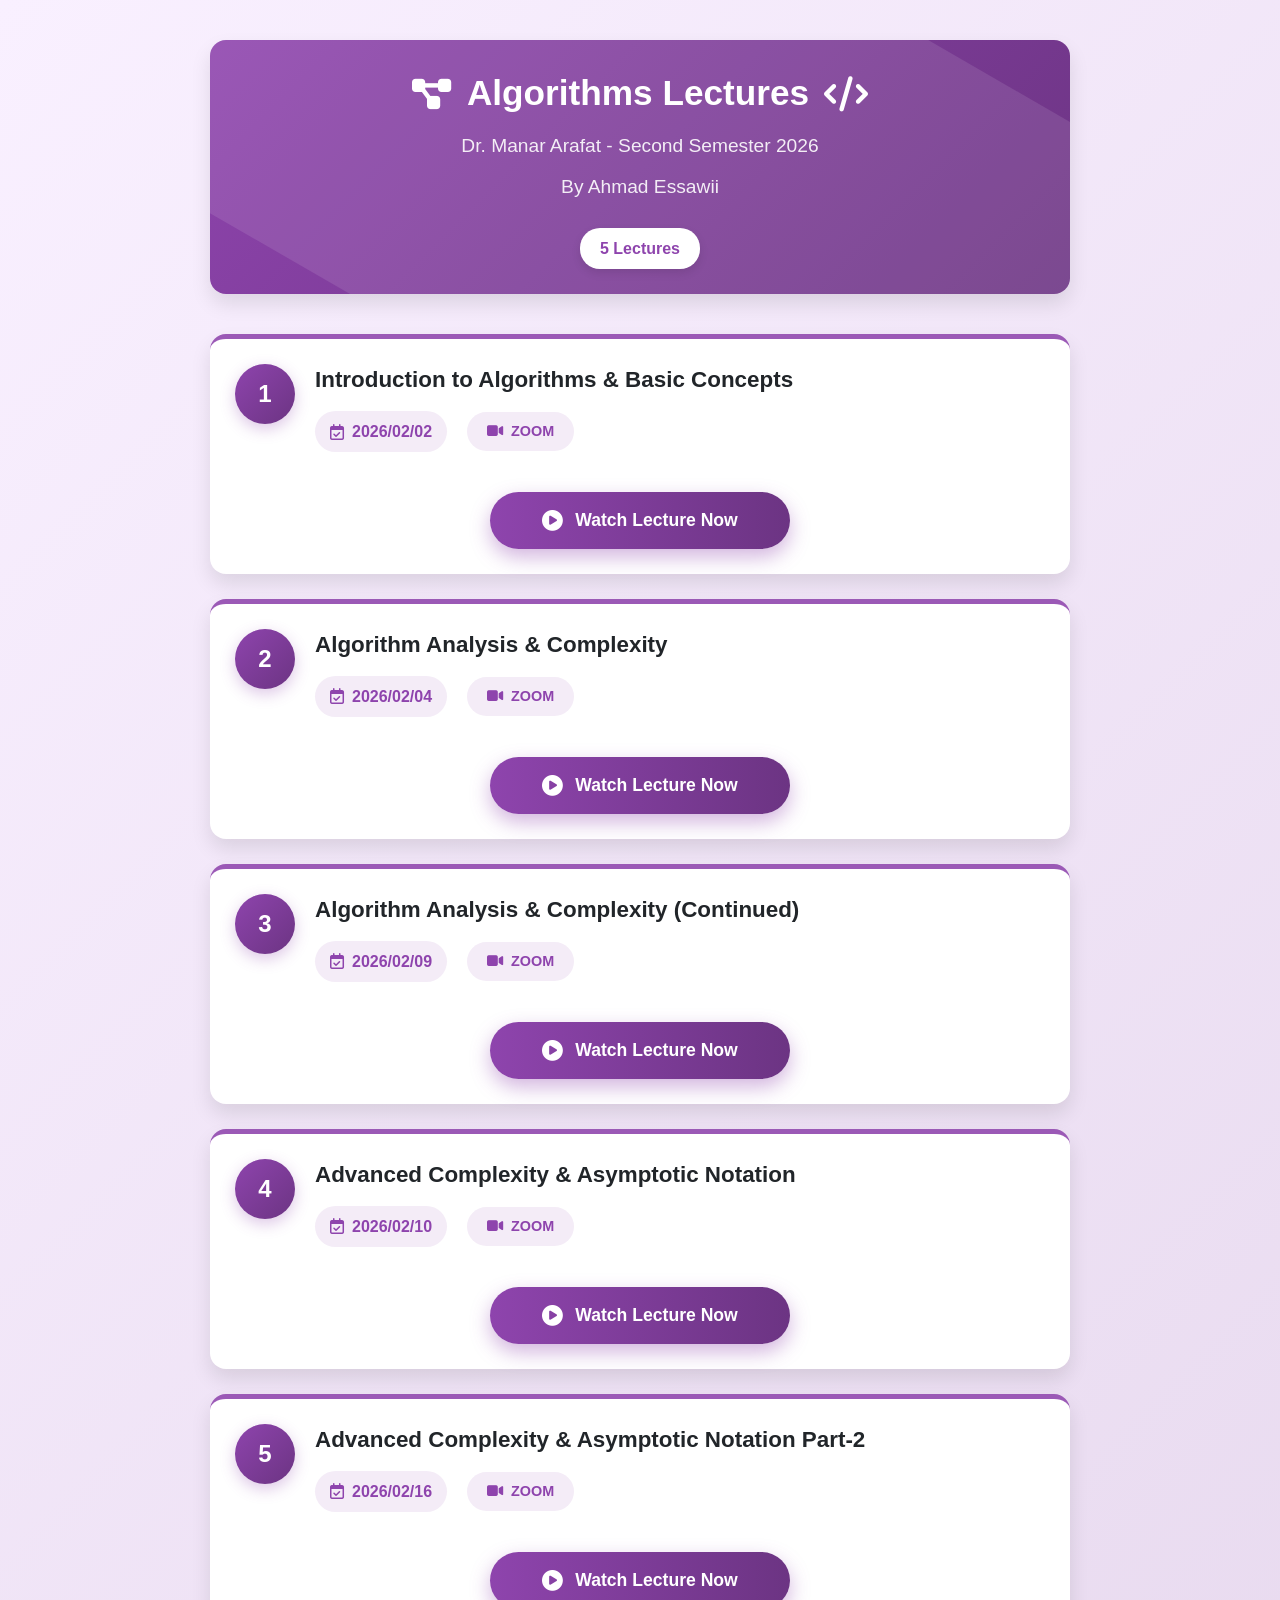
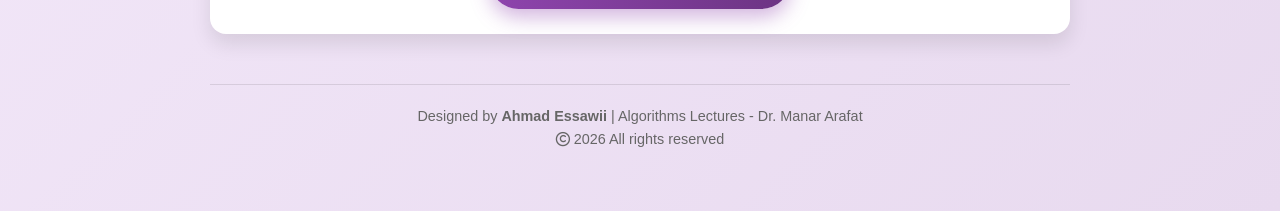
==== index.html @ 61df0269 "Add Lecture 5" ====
<!doctype html>
<html lang="en" dir="ltr">
  <head>
    <link rel="icon" href="logo.png" type="image/x-icon" />
    <meta charset="UTF-8" />
    <meta name="viewport" content="width=device-width, initial-scale=1.0" />
    <title>Algorithms Lectures</title>
    <link
      rel="stylesheet"
      href="https://cdnjs.cloudflare.com/ajax/libs/font-awesome/6.4.0/css/all.min.css"
    />
    <link rel="stylesheet" href="style.css" />
  </head>
  <body>
    <div class="container">
      <header>
        <h1>
          <i class="fas fa-project-diagram"></i> Algorithms Lectures
          <i class="fas fa-code"></i>
        </h1>
        <div class="subtitle">Dr. Manar Arafat - Second Semester 2026</div>
        <div class="subtitle">By Ahmad Essawii</div>
        <div class="lecture-count">5 Lectures</div>
      </header>

      <div class="lectures-container">
        <!-- Lecture 1 -->
        <div class="lecture-card">
          <div class="lecture-header">
            <span class="lecture-number">1</span>
            <div class="lecture-info">
              <div class="lecture-title">
                Introduction to Algorithms & Basic Concepts
              </div>
              <div class="lecture-meta">
                <div class="lecture-date">
                  <i class="far fa-calendar-check"></i> 2026/02/02
                </div>
                <span class="lecture-type"
                  ><i class="fas fa-video"></i>
                  <span class="zoom-logo">ZOOM</span>
                </span>
              </div>
            </div>
          </div>
          <div class="action-container">
            <button
              class="watch-btn btn-pulse"
              onclick="
                window.open(
                  'https://najah.zoom.us/rec/play/r0aO11GvjHSxM12a0_zcpNF0y31uKpOmZOVuZ7Z3zYOFhR3xEbboWZN9_LV28rXJiEqbaRmsXImaO1i9.7-JraXUPpuLNMZAB?eagerLoadZvaPages=sidemenu.billing.plan_management&accessLevel=meeting&canPlayFromShare=true&from=share_recording_detail&continueMode=true&componentName=rec-play&originRequestUrl=https%3A%2F%2Fnajah.zoom.us%2Frec%2Fshare%2F73IHTy24txvJ-HBl6-nSUjkoDGTtMa2d0Fq_Cg0xL7QRw1siWHOPEccX2FYuLVf-.IN9mpwTWnTXu_-H0',
                  '_blank',
                )
              "
            >
              <i class="fas fa-play-circle"></i> Watch Lecture Now
            </button>
          </div>
        </div>

        <!-- Lecture 2 -->
        <div class="lecture-card">
          <div class="lecture-header">
            <span class="lecture-number">2</span>
            <div class="lecture-info">
              <div class="lecture-title">Algorithm Analysis & Complexity</div>
              <div class="lecture-meta">
                <div class="lecture-date">
                  <i class="far fa-calendar-check"></i> 2026/02/04
                </div>
                <span class="lecture-type"
                  ><i class="fas fa-video"></i>
                  <span class="zoom-logo">ZOOM</span>
                </span>
              </div>
            </div>
          </div>
          <div class="action-container">
            <button
              class="watch-btn btn-pulse"
              onclick="
                window.open(
                  'https://najah.zoom.us/rec/play/NsrjX_9e4EAiPxvGAVD1oGME84ivBp3Omv1sGifavREk33uG-aCVPHzOsQi7EDW_HJOkjdQ1pmGwwfFQ.U0Ah0e7MsCXVE2Af?eagerLoadZvaPages=sidemenu.billing.plan_management&accessLevel=meeting&canPlayFromShare=true&from=share_recording_detail&continueMode=true&componentName=rec-play&originRequestUrl=https%3A%2F%2Fnajah.zoom.us%2Frec%2Fshare%2Fo-Bo2XIjZa7KLr13D-d0-F_n5KYlNvaF1XOHx5u8D0E8xroZaDqOi5RBlgl_QMii.wVMQXZLnnyBjUfVW',
                  '_blank',
                )
              "
            >
              <i class="fas fa-play-circle"></i> Watch Lecture Now
            </button>
          </div>
        </div>

        <!-- Lecture 3 -->
        <div class="lecture-card">
          <div class="lecture-header">
            <span class="lecture-number">3</span>
            <div class="lecture-info">
              <div class="lecture-title">
                Algorithm Analysis & Complexity (Continued)
              </div>
              <div class="lecture-meta">
                <div class="lecture-date">
                  <i class="far fa-calendar-check"></i> 2026/02/09
                </div>
                <span class="lecture-type"
                  ><i class="fas fa-video"></i>
                  <span class="zoom-logo">ZOOM</span>
                </span>
              </div>
            </div>
          </div>
          <div class="action-container">
            <button
              class="watch-btn btn-pulse"
              onclick="
                window.open(
                  'https://najah.zoom.us/rec/play/h1Tj9ansHJTY1it5K4EYjRk59vA_Or_sRdAVUjoAXTThD-zegF9dHa7GeM0Lh_2s0rl_2I_auw3iGyhC.WBL8j8dYkzm0AnOY?eagerLoadZvaPages=sidemenu.billing.plan_management&accessLevel=meeting&canPlayFromShare=true&from=share_recording_detail&continueMode=true&componentName=rec-play&originRequestUrl=https%3A%2F%2Fnajah.zoom.us%2Frec%2Fshare%2Fn1tFPMo8kTi1gMk-zIAbXAOS2VXTunnFesSo4L5pYJj-EvlIRrbQk1dB7b66Z25g.TutaEDMjBzWfQlfx',
                  '_blank',
                )
              "
            >
              <i class="fas fa-play-circle"></i> Watch Lecture Now
            </button>
          </div>
        </div>

        <!-- Lecture 4 -->
        <div class="lecture-card">
          <div class="lecture-header">
            <span class="lecture-number">4</span>
            <div class="lecture-info">
              <div class="lecture-title">
                Advanced Complexity & Asymptotic Notation
              </div>
              <div class="lecture-meta">
                <div class="lecture-date">
                  <i class="far fa-calendar-check"></i> 2026/02/10
                </div>
                <span class="lecture-type"
                  ><i class="fas fa-video"></i>
                  <span class="zoom-logo">ZOOM</span>
                </span>
              </div>
            </div>
          </div>
          <div class="action-container">
            <button
              class="watch-btn btn-pulse"
              onclick="
                window.open(
                  'https://najah.zoom.us/rec/play/xdQ3LAlOb_85Ono21l8XCR2OW9UeTHgXpc51Z4eKaj1klxpayOZgqGY4GYJpUeBv5UA-DeATBWexetmv.RpB0cCu_TsLezSih?eagerLoadZvaPages=sidemenu.billing.plan_management&accessLevel=meeting&canPlayFromShare=true&from=share_recording_detail&continueMode=true&componentName=rec-play&originRequestUrl=https%3A%2F%2Fnajah.zoom.us%2Frec%2Fshare%2FBtfS8PZDeEehpoh2uNvqsqTeSf5YoMyKVS45WqZFyhh425YHLrE_AJoUbvdrNkhI.MN86jpRK5BTYX9lN',
                  '_blank',
                )
              "
            >
              <i class="fas fa-play-circle"></i> Watch Lecture Now
            </button>
          </div>
        </div>


            <div class="lecture-card">
          <div class="lecture-header">
            <span class="lecture-number">5</span>
            <div class="lecture-info">
              <div class="lecture-title">
                Advanced Complexity & Asymptotic Notation Part-2
              </div>
              <div class="lecture-meta">
                <div class="lecture-date">
                  <i class="far fa-calendar-check"></i> 2026/02/16
                </div>
                <span class="lecture-type"
                  ><i class="fas fa-video"></i>
                  <span class="zoom-logo">ZOOM</span>
                </span>
              </div>
            </div>
          </div>
          <div class="action-container">
            <button
              class="watch-btn btn-pulse"
              onclick="
                window.open(
                  '      https://najah.zoom.us/rec/share/TWmbNEGSoO2l_osvPdTUZJ9AI7FXyOUTOhZ6JmYdOaiZjsJfZ-jQaauQ5XnRt_jW.xPpuRnAAkjV5tIKq',
                  '_blank',
                )
              "
            >
              <i class="fas fa-play-circle"></i> Watch Lecture Now
            </button>
          </div>
        </div>



  
      </div>

      <div class="footer">
        <p>
          Designed by <strong>Ahmad Essawii</strong> | Algorithms Lectures - Dr.
          Manar Arafat
        </p>
        <p><i class="far fa-copyright"></i> 2026 All rights reserved</p>
      </div>
    </div>
  </body>
</html>
---- style.css ----
* {
  margin: 0;
  padding: 0;
  box-sizing: border-box;
}

:root {
  --primary: #8e44ad;
  --secondary: #6c3483;
  --accent: #e74c3c;
  --light: #f8f9fa;
  --dark: #212529;
  --success: #27ae60;
  --zoom-color: #9b59b6;
  --zoom-light: #f4ecf7;
  --shadow: 0 10px 20px rgba(0, 0, 0, 0.1);
  --shadow-hover: 0 15px 30px rgba(0, 0, 0, 0.2);
  --border-radius: 16px;
  --transition: all 0.3s ease;
}

body {
  font-family: "Segoe UI", Tahoma, Geneva, Verdana, sans-serif;
  background: linear-gradient(135deg, #f9f0ff 0%, #e8daef 100%);
  min-height: 100vh;
  padding: 20px;
  line-height: 1.6;
  color: var(--dark);
}

.container {
  max-width: 900px;
  margin: 0 auto;
  padding: 20px;
}

header {
  text-align: center;
  margin-bottom: 40px;
  padding: 25px;
  background: linear-gradient(135deg, #8e44ad 0%, #6c3483 100%);
  border-radius: var(--border-radius);
  color: white;
  box-shadow: var(--shadow);
  position: relative;
  overflow: hidden;
}

header::before {
  content: "";
  position: absolute;
  top: -50%;
  right: -50%;
  width: 200%;
  height: 200%;
  background: rgba(255, 255, 255, 0.1);
  transform: rotate(30deg);
}

h1 {
  font-size: 2.2rem;
  margin-bottom: 10px;
  position: relative;
  z-index: 1;
  display: flex;
  align-items: center;
  justify-content: center;
  gap: 15px;
}

.subtitle {
  font-size: 1.2rem;
  opacity: 0.9;
  position: relative;
  z-index: 1;
  margin-bottom: 10px;
}

.lecture-count {
  display: inline-block;
  background-color: white;
  color: #8e44ad;
  padding: 8px 20px;
  border-radius: 20px;
  font-size: 1rem;
  margin-top: 15px;
  position: relative;
  z-index: 1;
  font-weight: bold;
  box-shadow: 0 4px 10px rgba(0, 0, 0, 0.1);
}

.lectures-container {
  display: flex;
  flex-direction: column;
  gap: 25px;
}

.lecture-card {
  background: white;
  border-radius: var(--border-radius);
  padding: 25px;
  box-shadow: var(--shadow);
  transition: var(--transition);
  border-top: 5px solid var(--zoom-color);
  position: relative;
  width: 100%;
  display: flex;
  flex-direction: column;
}

.lecture-card:hover {
  transform: translateY(-5px);
  box-shadow: var(--shadow-hover);
  border-top-color: #e74c3c;
}

.lecture-header {
  display: flex;
  align-items: flex-start;
  margin-bottom: 20px;
}

.lecture-number {
  display: flex;
  align-items: center;
  justify-content: center;
  background: linear-gradient(135deg, #8e44ad 0%, #6c3483 100%);
  color: white;
  width: 60px;
  height: 60px;
  border-radius: 50%;
  font-size: 1.5rem;
  font-weight: bold;
  margin-right: 20px;
  flex-shrink: 0;
  box-shadow: 0 5px 15px rgba(142, 68, 173, 0.3);
}

.lecture-info {
  flex: 1;
}

.lecture-title {
  font-size: 1.4rem;
  color: var(--dark);
  margin-bottom: 15px;
  font-weight: 700;
  line-height: 1.4;
}

.lecture-meta {
  display: flex;
  align-items: center;
  flex-wrap: wrap;
  gap: 20px;
}

.lecture-date {
  color: #8e44ad;
  font-size: 1rem;
  display: flex;
  align-items: center;
  font-weight: 600;
  background: var(--zoom-light);
  padding: 8px 15px;
  border-radius: 50px;
  gap: 8px;
}

.lecture-date i {
  color: #8e44ad;
}

.lecture-type {
  display: inline-flex;
  align-items: center;
  gap: 8px;
  background-color: var(--zoom-light);
  color: #8e44ad;
  padding: 8px 20px;
  border-radius: 50px;
  font-size: 0.9rem;
  font-weight: 700;
}

.zoom-logo {
  color: #8e44ad;
  font-weight: bold;
}

.action-container {
  margin-top: 20px;
  text-align: center;
}

.watch-btn {
  background: linear-gradient(to right, #8e44ad 0%, #6c3483 100%);
  color: white;
  border: none;
  padding: 18px 35px;
  border-radius: 50px;
  font-size: 1.1rem;
  cursor: pointer;
  transition: var(--transition);
  box-shadow: 0 8px 20px rgba(142, 68, 173, 0.4);
  font-weight: bold;
  text-decoration: none;
  display: inline-flex;
  align-items: center;
  justify-content: center;
  gap: 12px;
  min-width: 300px;
  position: relative;
  overflow: hidden;
}

.watch-btn::before {
  content: "";
  position: absolute;
  top: 0;
  left: -100%;
  width: 100%;
  height: 100%;
  background: linear-gradient(
    90deg,
    transparent,
    rgba(255, 255, 255, 0.2),
    transparent
  );
  transition: 0.5s;
}

.watch-btn:hover::before {
  left: 100%;
}

.watch-btn:hover {
  transform: translateY(-3px) scale(1.03);
  box-shadow: 0 12px 25px rgba(142, 68, 173, 0.5);
  background: linear-gradient(to right, #6c3483 0%, #8e44ad 100%);
}

.watch-btn:active {
  transform: translateY(0) scale(1);
}

.watch-btn i {
  font-size: 1.3rem;
}

.btn-pulse {
  animation: pulse 2s infinite;
}

@keyframes pulse {
  0% {
    box-shadow: 0 8px 20px rgba(142, 68, 173, 0.4);
  }
  50% {
    box-shadow: 0 8px 20px rgba(142, 68, 173, 0.8);
  }
  100% {
    box-shadow: 0 8px 20px rgba(142, 68, 173, 0.4);
  }
}

.footer {
  text-align: center;
  margin-top: 50px;
  padding: 20px;
  color: #666;
  font-size: 0.9rem;
  border-top: 1px solid rgba(0, 0, 0, 0.1);
}

@media (max-width: 768px) {
  h1 {
    font-size: 1.8rem;
    flex-direction: column;
    gap: 10px;
  }

  .lecture-card {
    padding: 20px;
  }

  .lecture-header {
    flex-direction: column;
    align-items: flex-start;
  }

  .lecture-number {
    margin-right: 0;
    margin-bottom: 15px;
  }

  .lecture-meta {
    flex-direction: column;
    align-items: flex-start;
    gap: 10px;
  }

  .watch-btn {
    min-width: 100%;
    padding: 16px 25px;
    font-size: 1rem;
  }
}
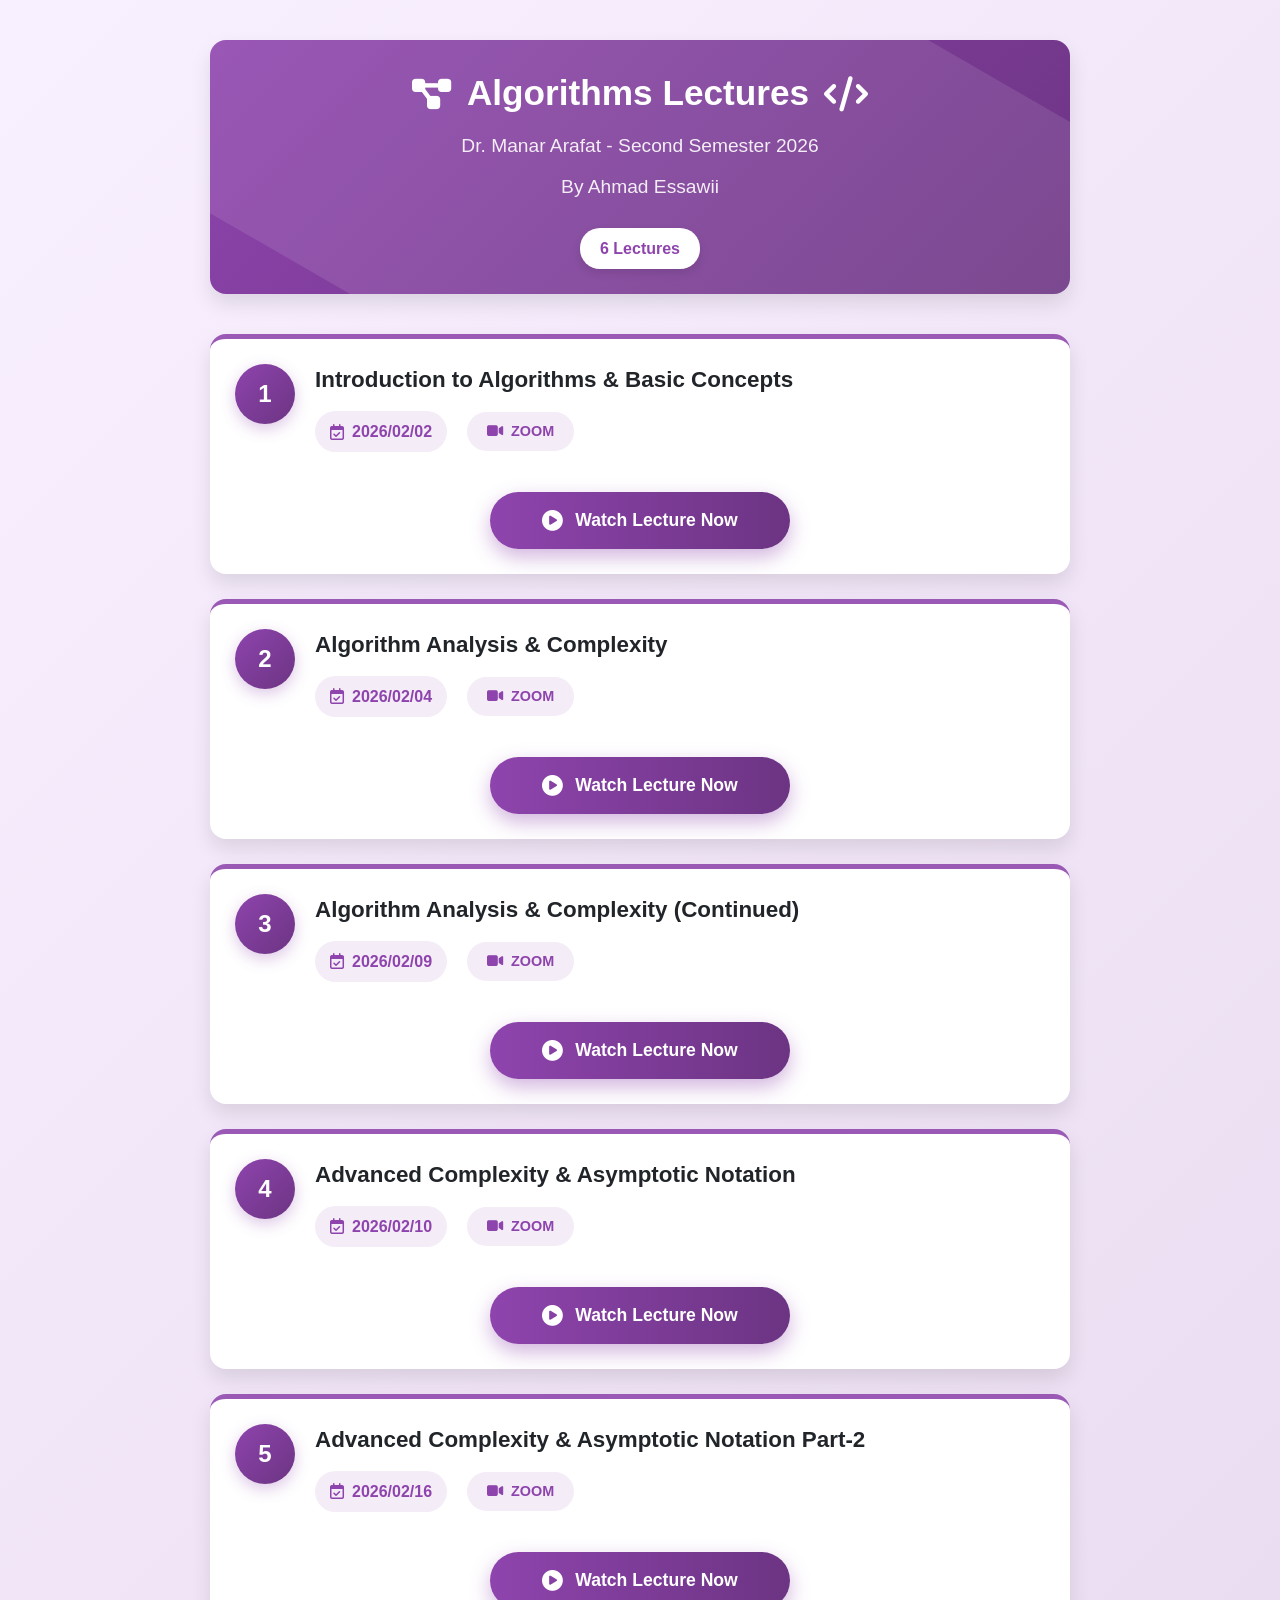
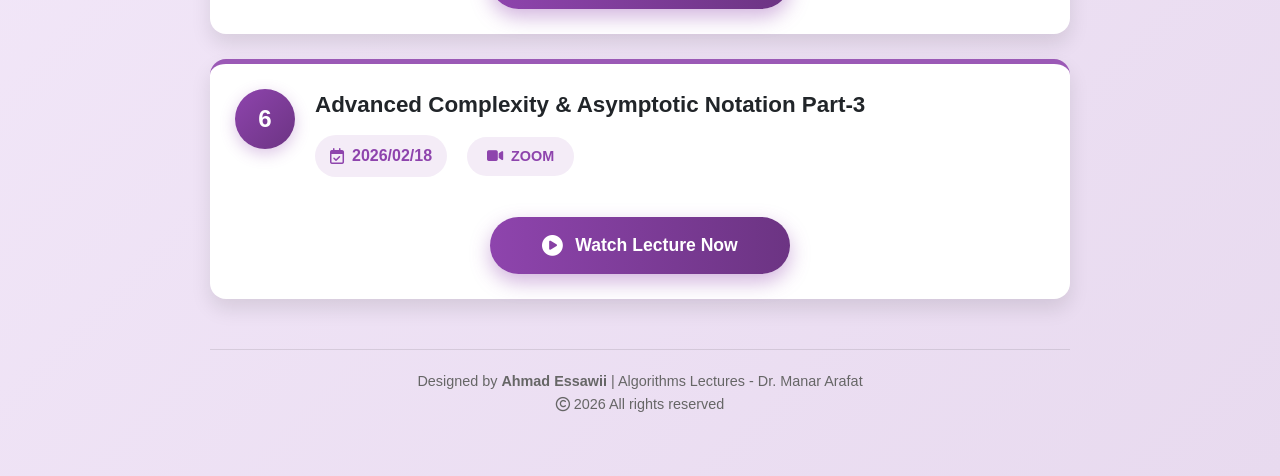
==== commit 2eeaae33: "Add Lec6" ====
--- a/index.html
+++ b/index.html
@@ -20,7 +20,7 @@
         </h1>
         <div class="subtitle">Dr. Manar Arafat - Second Semester 2026</div>
         <div class="subtitle">By Ahmad Essawii</div>
-        <div class="lecture-count">5 Lectures</div>
+        <div class="lecture-count">6 Lectures</div>
       </header>
 
       <div class="lectures-container">
@@ -191,6 +191,54 @@
             </button>
           </div>
         </div>
+
+
+
+
+
+
+
+
+
+
+
+
+
+        
+            <div class="lecture-card">
+          <div class="lecture-header">
+            <span class="lecture-number">6</span>
+            <div class="lecture-info">
+              <div class="lecture-title">
+                Advanced Complexity & Asymptotic Notation Part-3
+              </div>
+              <div class="lecture-meta">
+                <div class="lecture-date">
+                  <i class="far fa-calendar-check"></i> 2026/02/18
+                </div>
+                <span class="lecture-type"
+                  ><i class="fas fa-video"></i>
+                  <span class="zoom-logo">ZOOM</span>
+                </span>
+              </div>
+            </div>
+          </div>
+          <div class="action-container">
+            <button
+              class="watch-btn btn-pulse"
+              onclick="
+                window.open(
+                  'https://najah.zoom.us/rec/play/h3-WR_Hta0qvoFpu6s5L1YiX81wznysyaswgY6v7yKiJJRM6W6Ehj7nYQCxBBSA8zZpad0-2O3qATxYY.K53vkVqmq7P4Gk0n?eagerLoadZvaPages=sidemenu.billing.plan_management&accessLevel=meeting&canPlayFromShare=true&from=share_recording_detail&continueMode=true&componentName=rec-play&originRequestUrl=https%3A%2F%2Fnajah.zoom.us%2Frec%2Fshare%2F28jlEcpcqDaXivy6GtsgX08zv8dqcRS1-JSj2sxsc5GEEw9yeN7hzNp2pNgBfi76.JYUKF9-YzaQv-Scs',
+                  '_blank',
+                )
+              "
+            >
+              <i class="fas fa-play-circle"></i> Watch Lecture Now
+            </button>
+          </div>
+        </div>
+
+
 
 
 
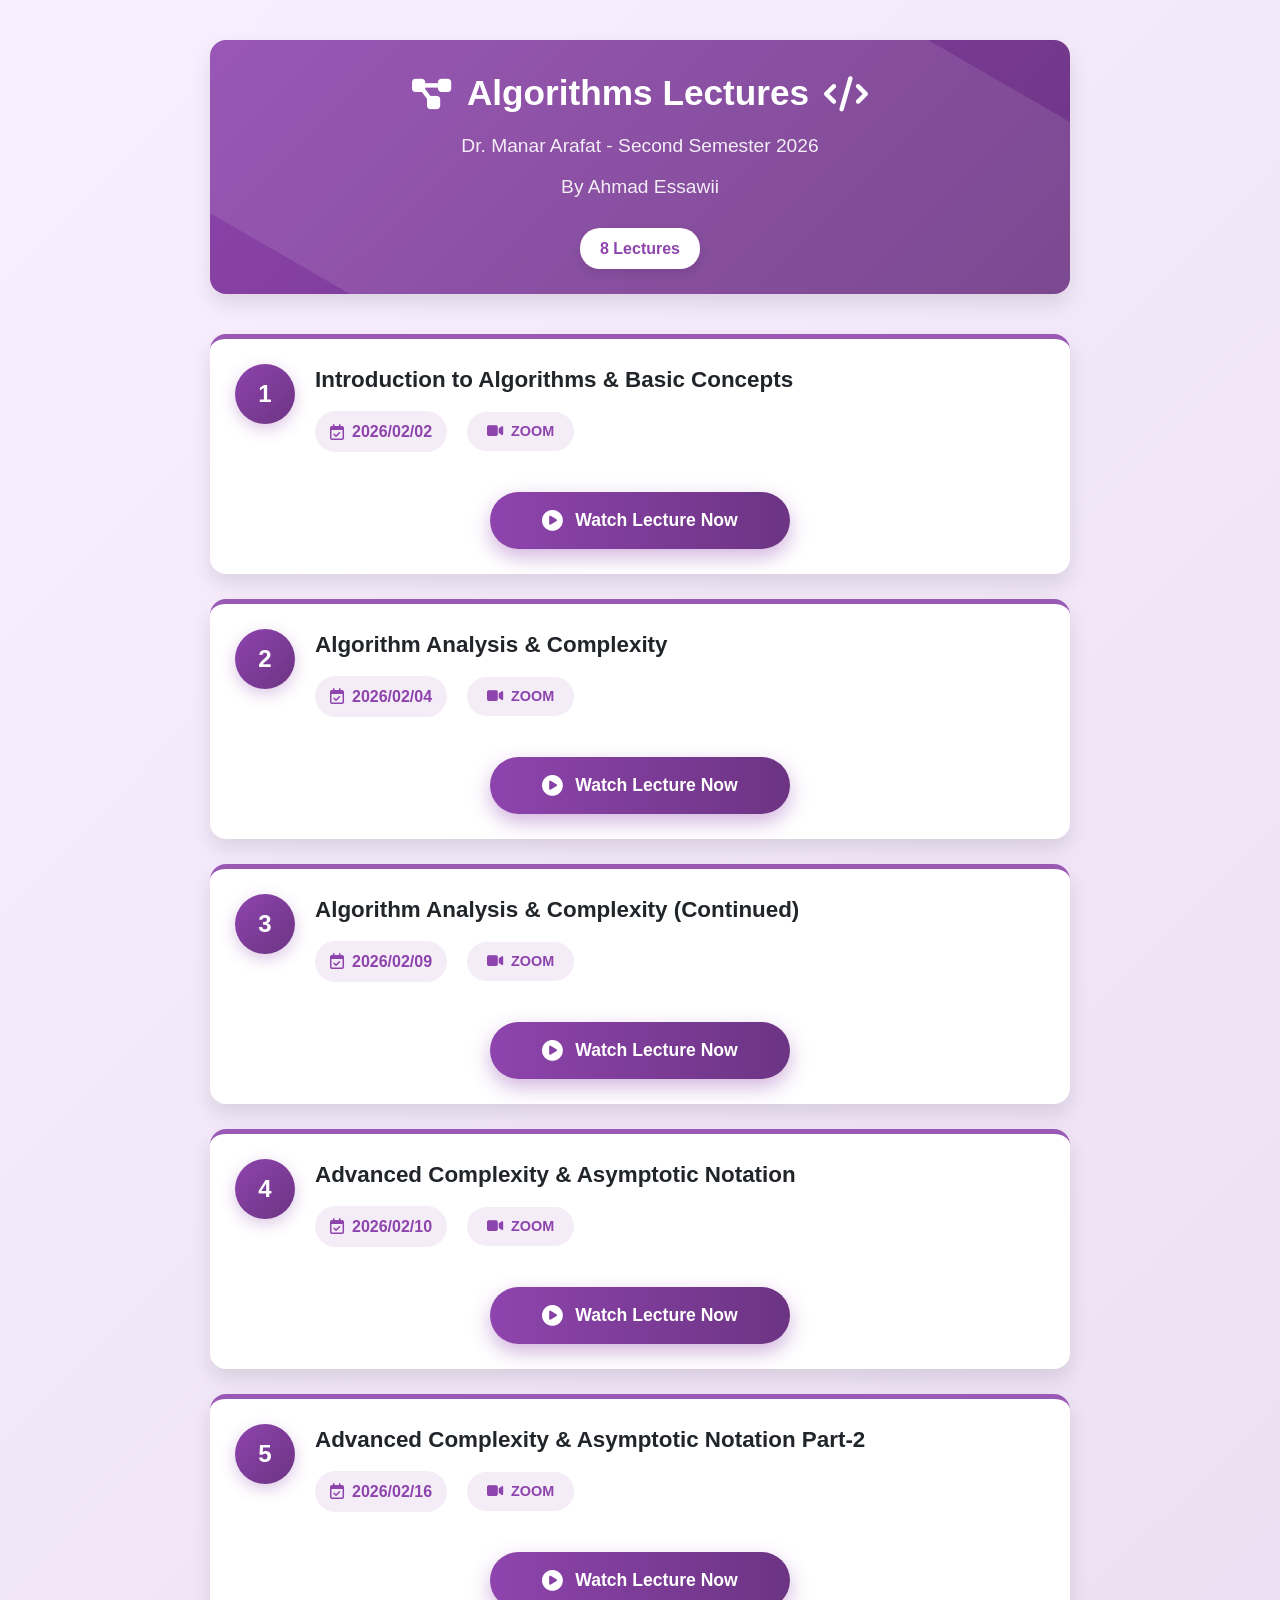
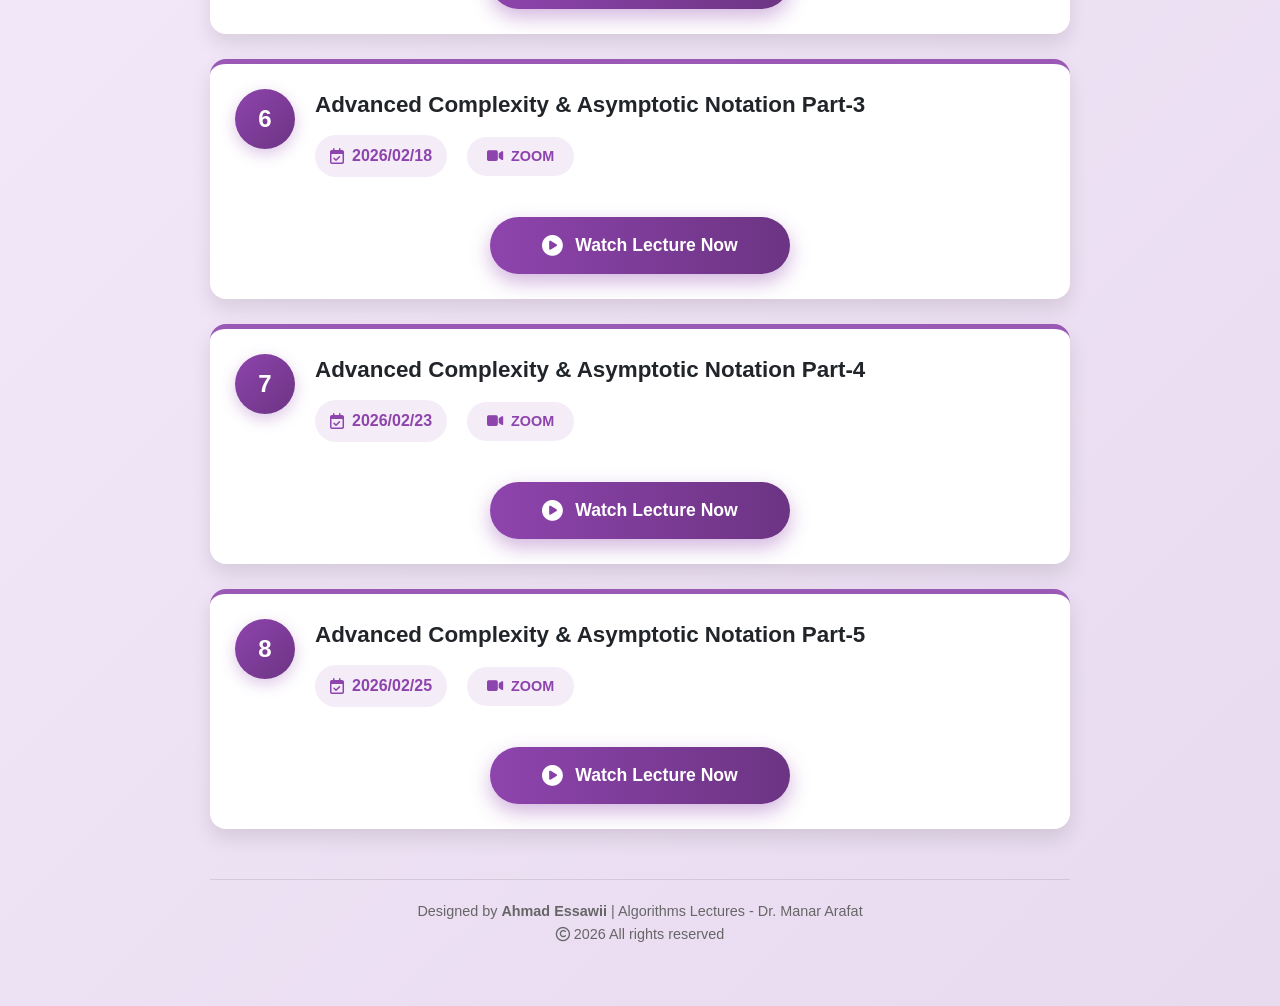
==== commit b21cc827: "add 4 new lectures to index.html and update lecture count to 8" ====
--- a/index.html
+++ b/index.html
@@ -20,7 +20,7 @@
         </h1>
         <div class="subtitle">Dr. Manar Arafat - Second Semester 2026</div>
         <div class="subtitle">By Ahmad Essawii</div>
-        <div class="lecture-count">6 Lectures</div>
+        <div class="lecture-count">8 Lectures</div>
       </header>
 
       <div class="lectures-container">
@@ -158,8 +158,8 @@
           </div>
         </div>
 
-
-            <div class="lecture-card">
+        <!-- Lecture 5 -->
+        <div class="lecture-card">
           <div class="lecture-header">
             <span class="lecture-number">5</span>
             <div class="lecture-info">
@@ -182,30 +182,18 @@
               class="watch-btn btn-pulse"
               onclick="
                 window.open(
-                  '      https://najah.zoom.us/rec/share/TWmbNEGSoO2l_osvPdTUZJ9AI7FXyOUTOhZ6JmYdOaiZjsJfZ-jQaauQ5XnRt_jW.xPpuRnAAkjV5tIKq',
-                  '_blank',
-                )
-              "
-            >
-              <i class="fas fa-play-circle"></i> Watch Lecture Now
-            </button>
-          </div>
-        </div>
-
-
-
-
-
-
-
-
-
-
-
-
-
-        
-            <div class="lecture-card">
+                  'https://najah.zoom.us/rec/share/TWmbNEGSoO2l_osvPdTUZJ9AI7FXyOUTOhZ6JmYdOaiZjsJfZ-jQaauQ5XnRt_jW.xPpuRnAAkjV5tIKq',
+                  '_blank',
+                )
+              "
+            >
+              <i class="fas fa-play-circle"></i> Watch Lecture Now
+            </button>
+          </div>
+        </div>
+
+        <!-- Lecture 6 -->
+        <div class="lecture-card">
           <div class="lecture-header">
             <span class="lecture-number">6</span>
             <div class="lecture-info">
@@ -238,11 +226,63 @@
           </div>
         </div>
 
-
-
-
-
-  
+        <!-- Lecture 7 (New) -->
+        <div class="lecture-card">
+          <div class="lecture-header">
+            <span class="lecture-number">7</span>
+            <div class="lecture-info">
+              <div class="lecture-title">
+                Advanced Complexity & Asymptotic Notation Part-4
+              </div>
+              <div class="lecture-meta">
+                <div class="lecture-date">
+                  <i class="far fa-calendar-check"></i> 2026/02/23
+                </div>
+                <span class="lecture-type"
+                  ><i class="fas fa-video"></i>
+                  <span class="zoom-logo">ZOOM</span>
+                </span>
+              </div>
+            </div>
+          </div>
+          <div class="action-container">
+            <button
+              class="watch-btn btn-pulse"
+              onclick="window.open('https://najah.zoom.us/rec/share/JkVyLScqz_eVdnHm1fHb5yAnptF7GNsTN3TSKcnkxVheFpMFspgyBK6g_m5hjEYK.XIj5-MKpv2clkEP4', '_blank')"
+            >
+              <i class="fas fa-play-circle"></i> Watch Lecture Now
+            </button>
+          </div>
+        </div>
+
+        <!-- Lecture 8 (New) -->
+        <div class="lecture-card">
+          <div class="lecture-header">
+            <span class="lecture-number">8</span>
+            <div class="lecture-info">
+              <div class="lecture-title">
+                Advanced Complexity & Asymptotic Notation Part-5
+              </div>
+              <div class="lecture-meta">
+                <div class="lecture-date">
+                  <i class="far fa-calendar-check"></i> 2026/02/25
+                </div>
+                <span class="lecture-type"
+                  ><i class="fas fa-video"></i>
+                  <span class="zoom-logo">ZOOM</span>
+                </span>
+              </div>
+            </div>
+          </div>
+          <div class="action-container">
+            <button
+              class="watch-btn btn-pulse"
+              onclick="window.open('https://najah.zoom.us/rec/play/EAc1ib1RhIXB-Bw-6J7QaS4CQi457bDTF8B8-HvklPsw84gunmEgAlUefiaJDH_8rdMI3KUfolW-vmQJ.YtVFv1EMKtwH1KUW?eagerLoadZvaPages=sidemenu.billing.plan_management&accessLevel=meeting&canPlayFromShare=true&from=share_recording_detail&continueMode=true&componentName=rec-play&originRequestUrl=https%3A%2F%2Fnajah.zoom.us%2Frec%2Fshare%2FxU28wzCtP9d10xHMWvWzt-kLvtR1-SE6l7K3aIDJN5xqG4UJ7lfOvzL8IzsgBbc.ug7GwV-zM0Qasewo', '_blank')"
+            >
+              <i class="fas fa-play-circle"></i> Watch Lecture Now
+            </button>
+          </div>
+        </div>
       </div>
 
       <div class="footer">
@@ -254,4 +294,4 @@
       </div>
     </div>
   </body>
-</html>
+</html>
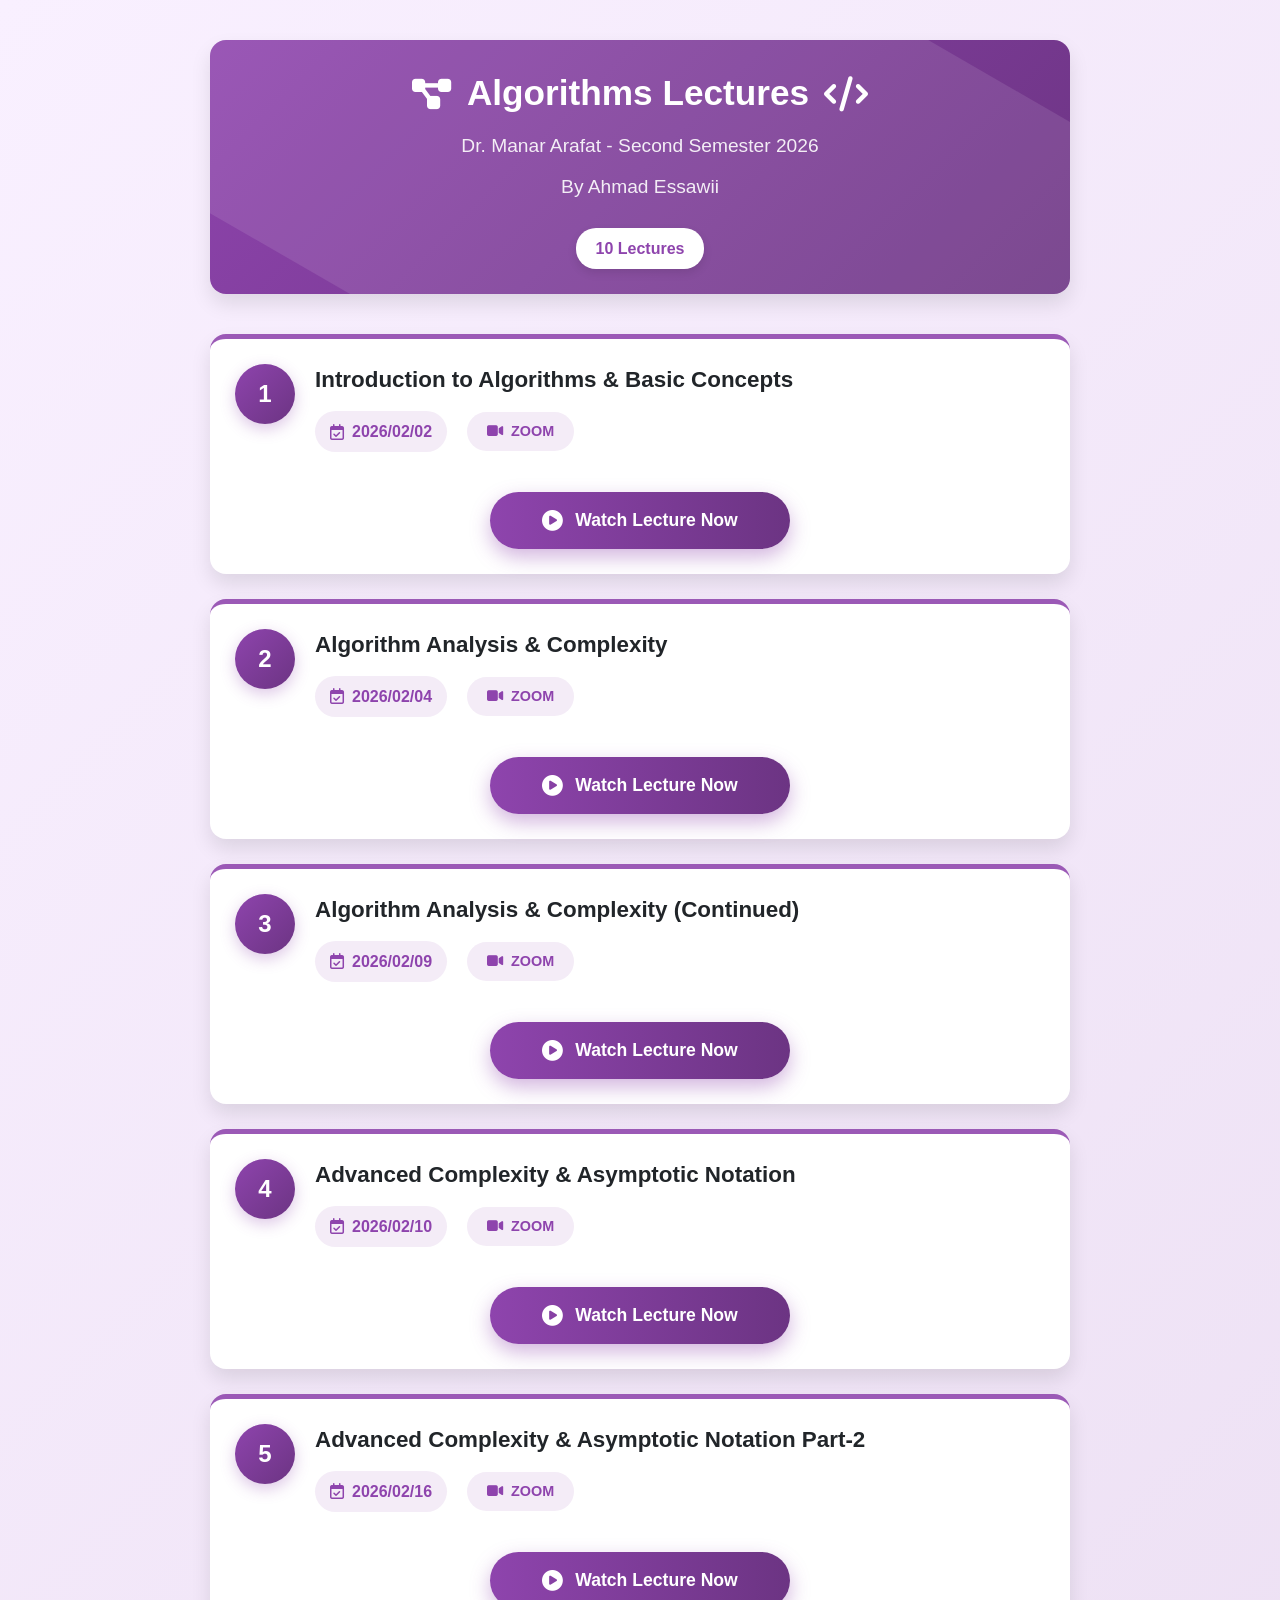
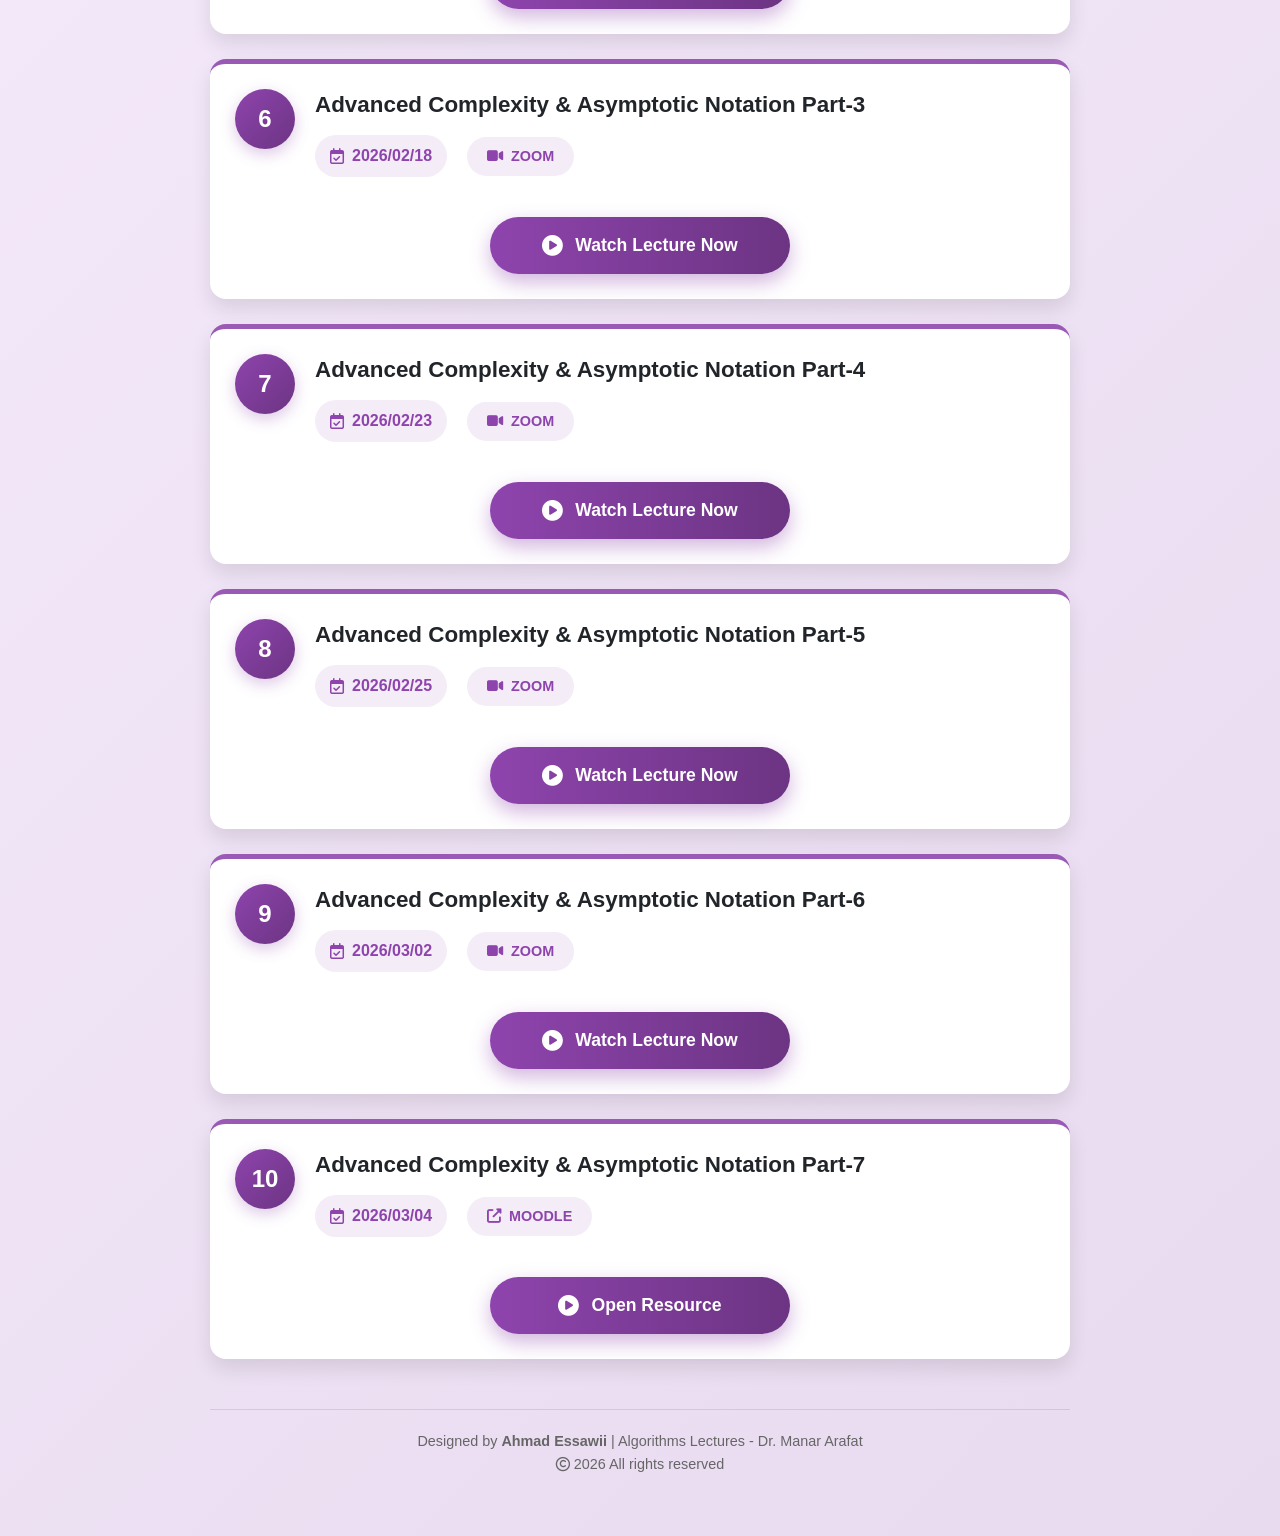
==== commit fcaa6db1: "add lec9 and lec10" ====
--- a/index.html
+++ b/index.html
@@ -20,7 +20,8 @@
         </h1>
         <div class="subtitle">Dr. Manar Arafat - Second Semester 2026</div>
         <div class="subtitle">By Ahmad Essawii</div>
-        <div class="lecture-count">8 Lectures</div>
+        <div class="lecture-count">10 Lectures</div>
+        <!-- Updated count -->
       </header>
 
       <div class="lectures-container">
@@ -226,7 +227,7 @@
           </div>
         </div>
 
-        <!-- Lecture 7 (New) -->
+        <!-- Lecture 7 -->
         <div class="lecture-card">
           <div class="lecture-header">
             <span class="lecture-number">7</span>
@@ -248,14 +249,19 @@
           <div class="action-container">
             <button
               class="watch-btn btn-pulse"
-              onclick="window.open('https://najah.zoom.us/rec/share/JkVyLScqz_eVdnHm1fHb5yAnptF7GNsTN3TSKcnkxVheFpMFspgyBK6g_m5hjEYK.XIj5-MKpv2clkEP4', '_blank')"
-            >
-              <i class="fas fa-play-circle"></i> Watch Lecture Now
-            </button>
-          </div>
-        </div>
-
-        <!-- Lecture 8 (New) -->
+              onclick="
+                window.open(
+                  'https://najah.zoom.us/rec/share/JkVyLScqz_eVdnHm1fHb5yAnptF7GNsTN3TSKcnkxVheFpMFspgyBK6g_m5hjEYK.XIj5-MKpv2clkEP4',
+                  '_blank',
+                )
+              "
+            >
+              <i class="fas fa-play-circle"></i> Watch Lecture Now
+            </button>
+          </div>
+        </div>
+
+        <!-- Lecture 8 -->
         <div class="lecture-card">
           <div class="lecture-header">
             <span class="lecture-number">8</span>
@@ -277,9 +283,83 @@
           <div class="action-container">
             <button
               class="watch-btn btn-pulse"
-              onclick="window.open('https://najah.zoom.us/rec/play/EAc1ib1RhIXB-Bw-6J7QaS4CQi457bDTF8B8-HvklPsw84gunmEgAlUefiaJDH_8rdMI3KUfolW-vmQJ.YtVFv1EMKtwH1KUW?eagerLoadZvaPages=sidemenu.billing.plan_management&accessLevel=meeting&canPlayFromShare=true&from=share_recording_detail&continueMode=true&componentName=rec-play&originRequestUrl=https%3A%2F%2Fnajah.zoom.us%2Frec%2Fshare%2FxU28wzCtP9d10xHMWvWzt-kLvtR1-SE6l7K3aIDJN5xqG4UJ7lfOvzL8IzsgBbc.ug7GwV-zM0Qasewo', '_blank')"
-            >
-              <i class="fas fa-play-circle"></i> Watch Lecture Now
+              onclick="
+                window.open(
+                  'https://najah.zoom.us/rec/play/EAc1ib1RhIXB-Bw-6J7QaS4CQi457bDTF8B8-HvklPsw84gunmEgAlUefiaJDH_8rdMI3KUfolW-vmQJ.YtVFv1EMKtwH1KUW?eagerLoadZvaPages=sidemenu.billing.plan_management&accessLevel=meeting&canPlayFromShare=true&from=share_recording_detail&continueMode=true&componentName=rec-play&originRequestUrl=https%3A%2F%2Fnajah.zoom.us%2Frec%2Fshare%2FxU28wzCtP9d10xHMWvWzt-kLvtR1-SE6l7K3aIDJN5xqG4UJ7lfOvzL8IzsgBbc.ug7GwV-zM0Qasewo',
+                  '_blank',
+                )
+              "
+            >
+              <i class="fas fa-play-circle"></i> Watch Lecture Now
+            </button>
+          </div>
+        </div>
+
+        <!-- Lecture 9 (New - Zoom) -->
+        <div class="lecture-card">
+          <div class="lecture-header">
+            <span class="lecture-number">9</span>
+            <div class="lecture-info">
+              <div class="lecture-title">
+                Advanced Complexity & Asymptotic Notation Part-6
+              </div>
+              <div class="lecture-meta">
+                <div class="lecture-date">
+                  <i class="far fa-calendar-check"></i> 2026/03/02
+                </div>
+                <span class="lecture-type"
+                  ><i class="fas fa-video"></i>
+                  <span class="zoom-logo">ZOOM</span>
+                </span>
+              </div>
+            </div>
+          </div>
+          <div class="action-container">
+            <button
+              class="watch-btn btn-pulse"
+              onclick="
+                window.open(
+                  'https://najah.zoom.us/rec/share/4cogxP-rQiu_LZMRtxQIU6FyyVVh3q6wuGapNBrH4JFPh4GRijX5c3SVIdX6Xa_F.BMaEDrzsJSo5gk7B',
+                  '_blank',
+                )
+              "
+            >
+              <i class="fas fa-play-circle"></i> Watch Lecture Now
+            </button>
+          </div>
+        </div>
+
+        <!-- Lecture 10 (New - Moodle) -->
+        <div class="lecture-card">
+          <div class="lecture-header">
+            <span class="lecture-number">10</span>
+            <div class="lecture-info">
+              <div class="lecture-title">
+                Advanced Complexity & Asymptotic Notation Part-7
+              </div>
+              <div class="lecture-meta">
+                <div class="lecture-date">
+                  <i class="far fa-calendar-check"></i> 2026/03/04
+                </div>
+                <span class="lecture-type"
+                  ><i class="fas fa-external-link-alt"></i>
+                  <span class="zoom-logo">MOODLE</span>
+                  <!-- Reusing same style class -->
+                </span>
+              </div>
+            </div>
+          </div>
+          <div class="action-container">
+            <button
+              class="watch-btn btn-pulse"
+              onclick="
+                window.open(
+                  'https://najah.zoom.us/rec/share/Va743GR-PBy2H8Vo9jVh4wIuIN4ZQ_-b0ml-E0_22fHvurFEJokbmBsOaaLVeU2q.IcM4HpZwdV2M33xN',
+                  '_blank',
+                )
+              "
+            >
+              <i class="fas fa-play-circle"></i> Open Resource
             </button>
           </div>
         </div>
@@ -294,4 +374,4 @@
       </div>
     </div>
   </body>
-</html>+</html>
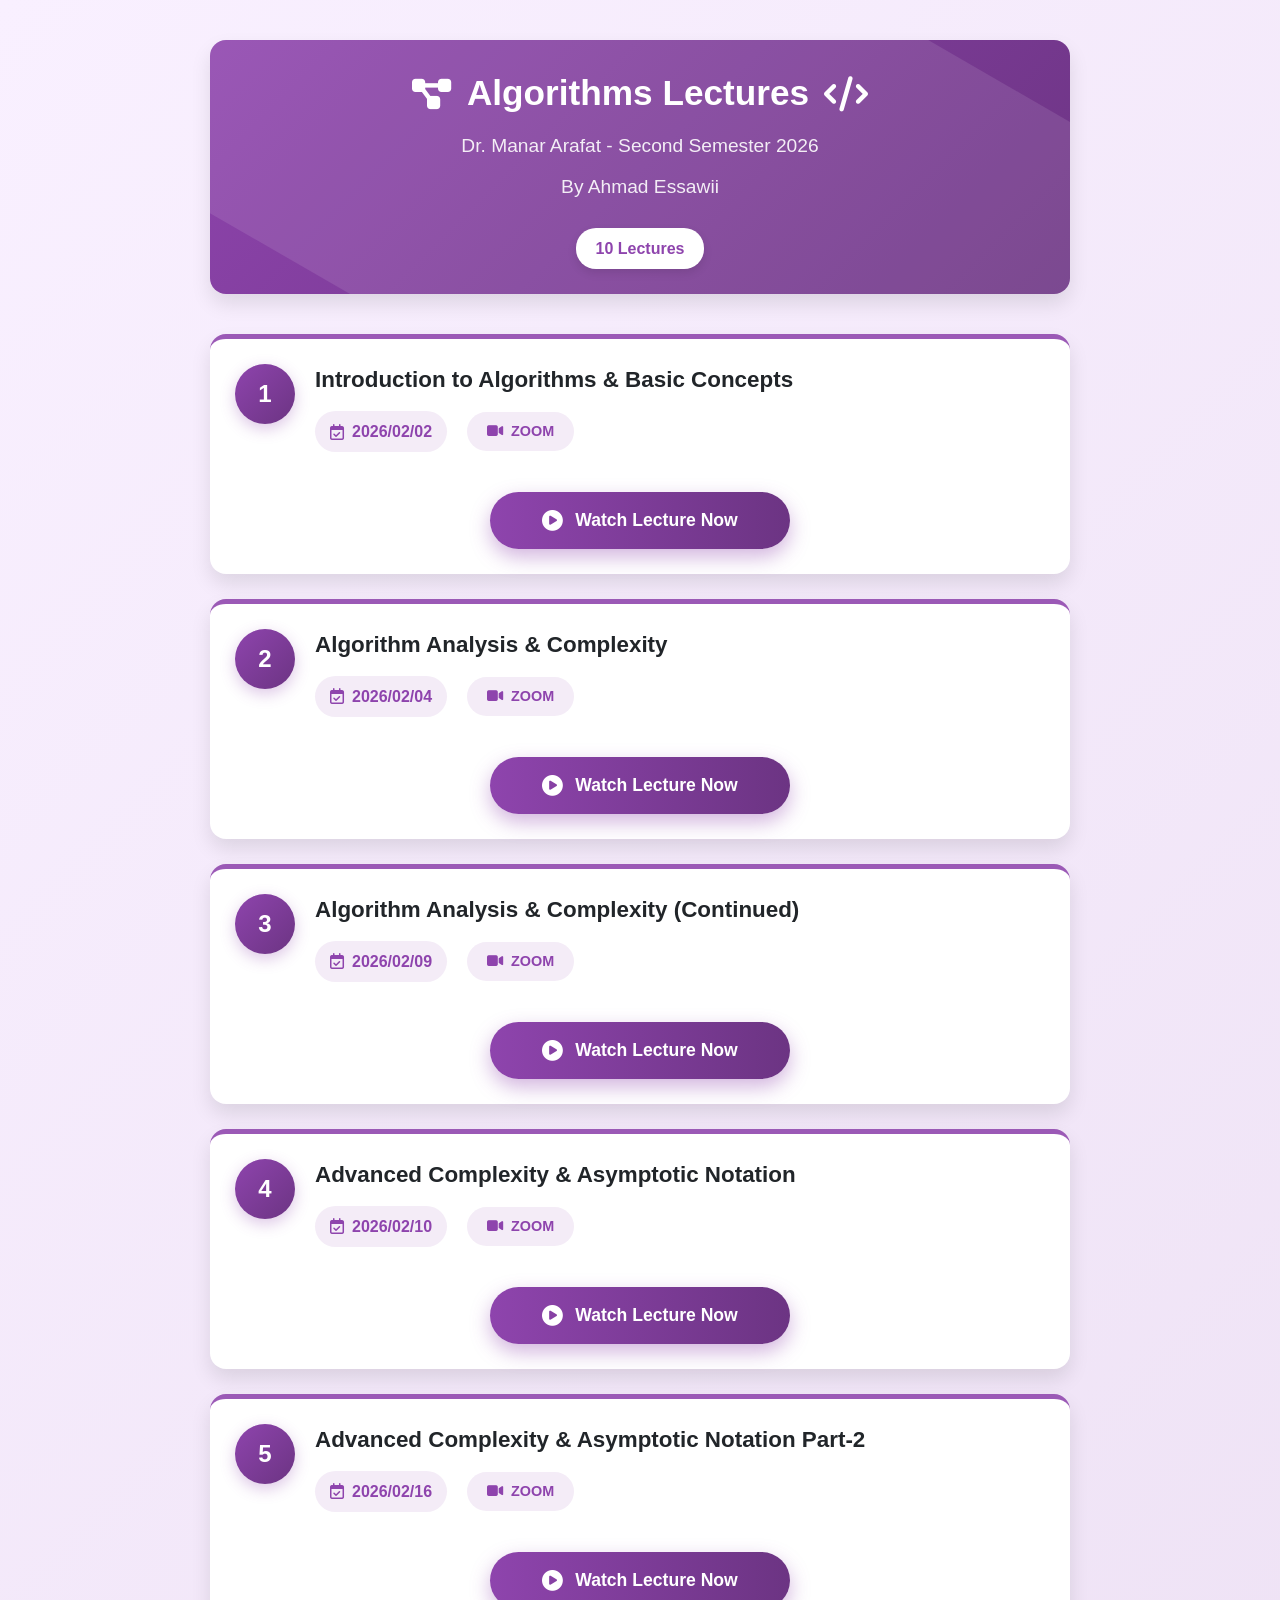
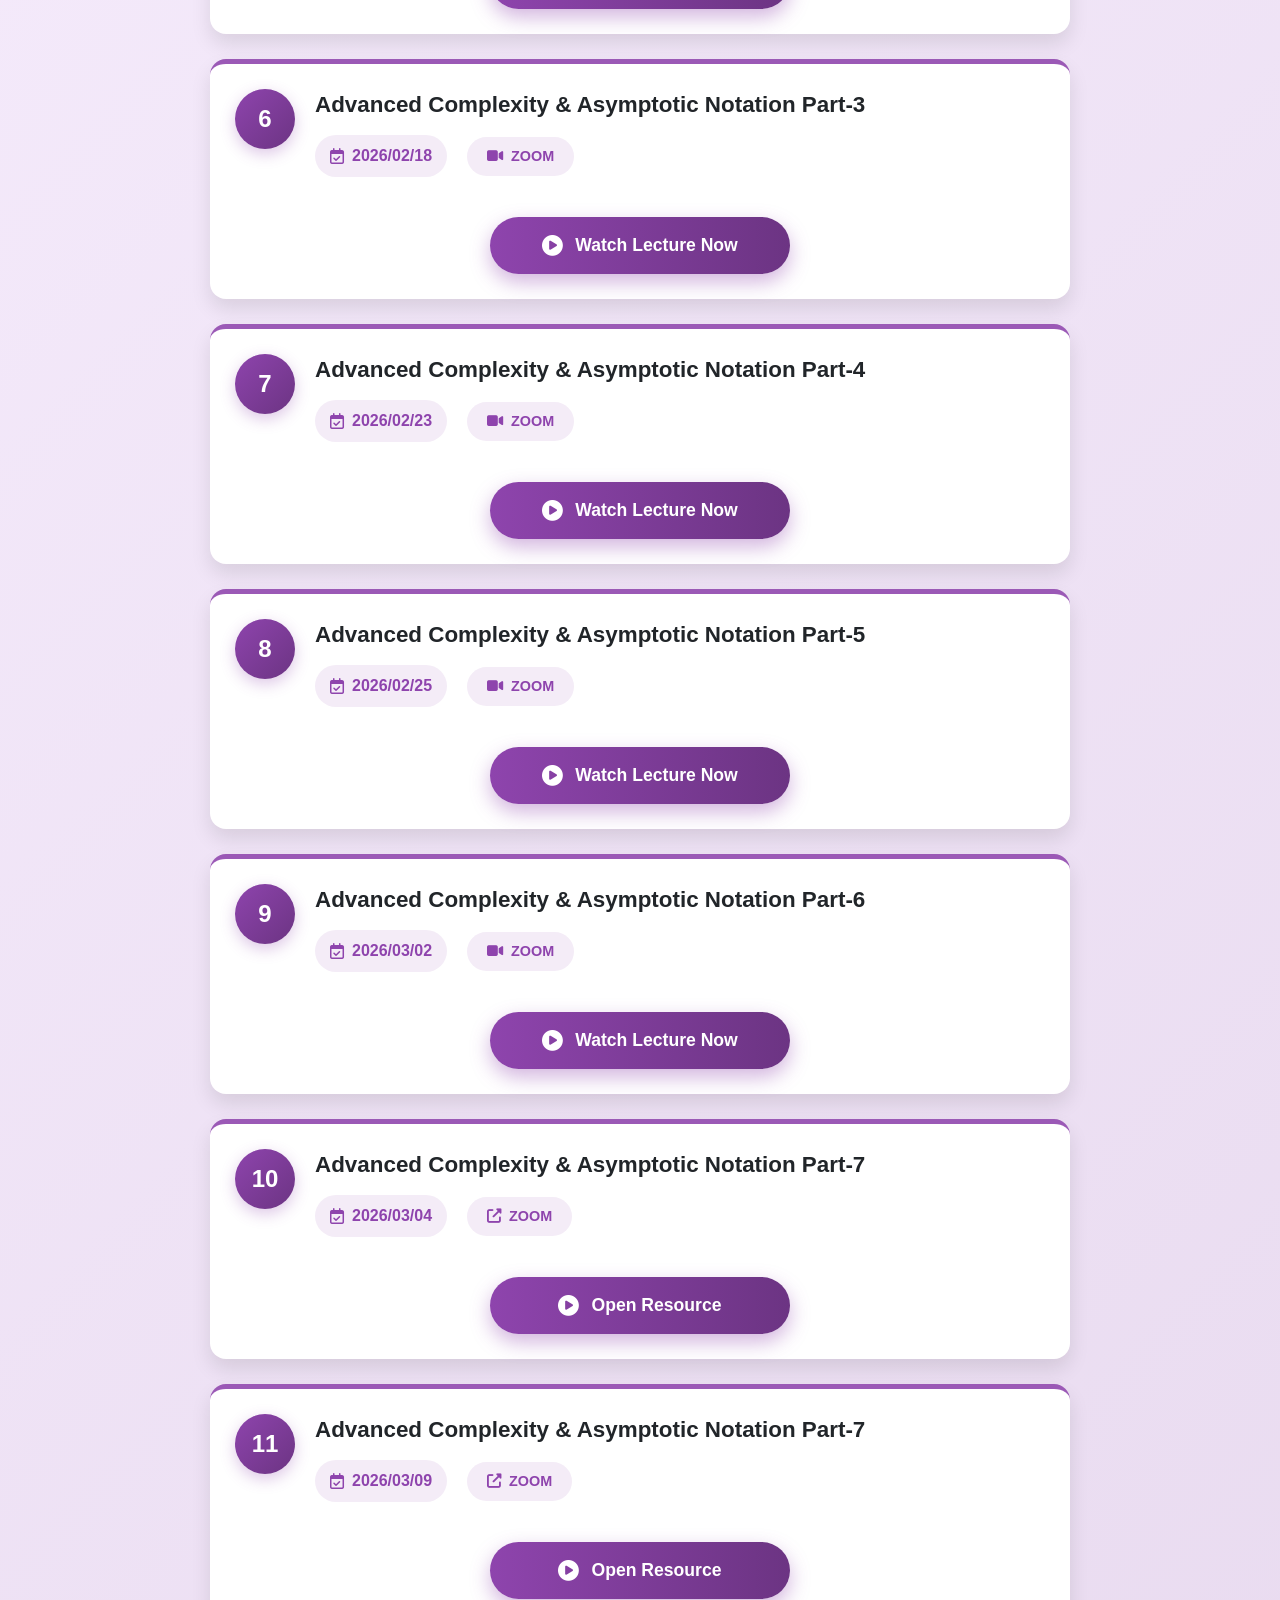
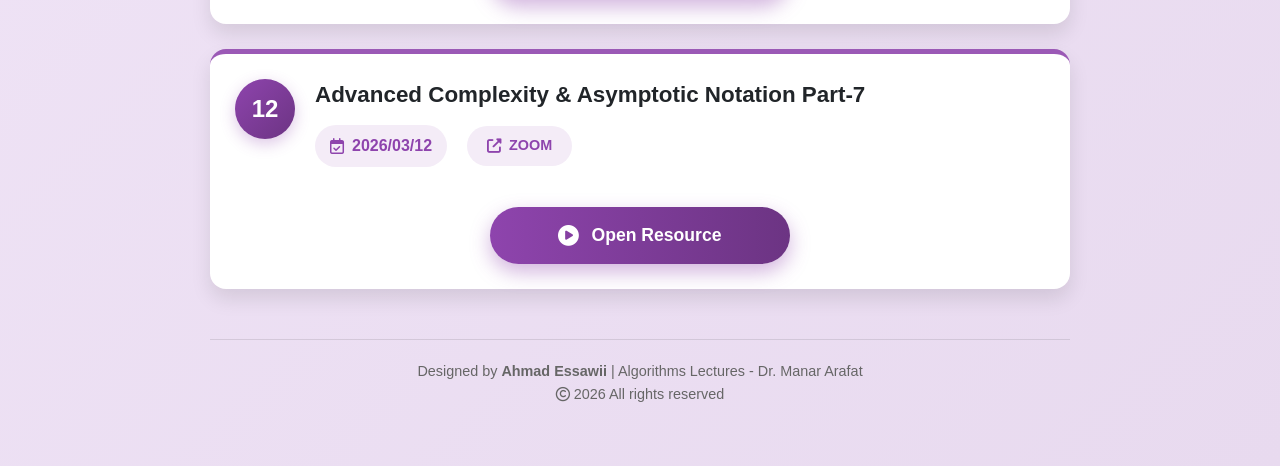
==== commit a98b02ab: "Test commit message" ====
--- a/index.html
+++ b/index.html
@@ -343,7 +343,7 @@
                 </div>
                 <span class="lecture-type"
                   ><i class="fas fa-external-link-alt"></i>
-                  <span class="zoom-logo">MOODLE</span>
+                  <span class="zoom-logo">ZOOM</span>
                   <!-- Reusing same style class -->
                 </span>
               </div>
@@ -355,6 +355,89 @@
               onclick="
                 window.open(
                   'https://najah.zoom.us/rec/share/Va743GR-PBy2H8Vo9jVh4wIuIN4ZQ_-b0ml-E0_22fHvurFEJokbmBsOaaLVeU2q.IcM4HpZwdV2M33xN',
+                  '_blank',
+                )
+              "
+            >
+              <i class="fas fa-play-circle"></i> Open Resource
+            </button>
+          </div>
+        </div>
+
+
+
+
+           <!-- Lecture 11  -->
+        <div class="lecture-card">
+          <div class="lecture-header">
+            <span class="lecture-number">11</span>
+            <div class="lecture-info">
+              <div class="lecture-title">
+                Advanced Complexity & Asymptotic Notation Part-7
+              </div>
+              <div class="lecture-meta">
+                <div class="lecture-date">
+                  <i class="far fa-calendar-check"></i> 2026/03/09
+                </div>
+                <span class="lecture-type"
+                  ><i class="fas fa-external-link-alt"></i>
+                  <span class="zoom-logo">ZOOM</span>
+                  <!-- Reusing same style class -->
+                </span>
+              </div>
+            </div>
+          </div>
+          <div class="action-container">
+            <button
+              class="watch-btn btn-pulse"
+              onclick="
+                window.open(
+                  'https://najah.zoom.us/rec/play/ouWP02sDY9Wb3wUjjH2bD0aUEkPjKX4ehWROTVTTN1tWPliR9eQ2ED2aEv0xq-tUQoKqZI_JZ__Qbpt-.ZV79_r62xzl2Q2VS?eagerLoadZvaPages=sidemenu.billing.plan_management&accessLevel=meeting&canPlayFromShare=true&from=share_recording_detail&continueMode=true&componentName=rec-play&originRequestUrl=https%3A%2F%2Fnajah.zoom.us%2Frec%2Fshare%2Fi-NwfsuPEKQ9v_zgo2-ZwXmzuar5B6q1B_XeC7qbica7GAhy5Dh6ifvO_baUFwA-.XYWiXAwhg3x4lGD8',
+                  '_blank',
+                )
+              "
+            >
+              <i class="fas fa-play-circle"></i> Open Resource
+            </button>
+          </div>
+        </div>
+
+
+
+
+
+
+          
+
+
+
+
+           <!-- Lecture 12  -->
+        <div class="lecture-card">
+          <div class="lecture-header">
+            <span class="lecture-number">12</span>
+            <div class="lecture-info">
+              <div class="lecture-title">
+                Advanced Complexity & Asymptotic Notation Part-7
+              </div>
+              <div class="lecture-meta">
+                <div class="lecture-date">
+                  <i class="far fa-calendar-check"></i> 2026/03/12
+                </div>
+                <span class="lecture-type"
+                  ><i class="fas fa-external-link-alt"></i>
+                  <span class="zoom-logo">ZOOM</span>
+                  <!-- Reusing same style class -->
+                </span>
+              </div>
+            </div>
+          </div>
+          <div class="action-container">
+            <button
+              class="watch-btn btn-pulse"
+              onclick="
+                window.open(
+                  'https://najah.zoom.us/rec/play/fiNoL6o6MKsiMEDbxfVrahb4OizUhHf9TR5jdevIX0KXgLosQ3H5rZlz0098eJHrnVV-7FenENtZ-L2e.vembAF_rQOWZFwbg?eagerLoadZvaPages=sidemenu.billing.plan_management&accessLevel=meeting&canPlayFromShare=true&from=share_recording_detail&continueMode=true&componentName=rec-play&originRequestUrl=https%3A%2F%2Fnajah.zoom.us%2Frec%2Fshare%2FWw_scbfiMPh_Z7CoC_nLHkvToWQdvSfNda5ZlkD7qzIhs4102bPf6aeBXqVi6IPr.xGY95USbxPxt31In',
                   '_blank',
                 )
               "
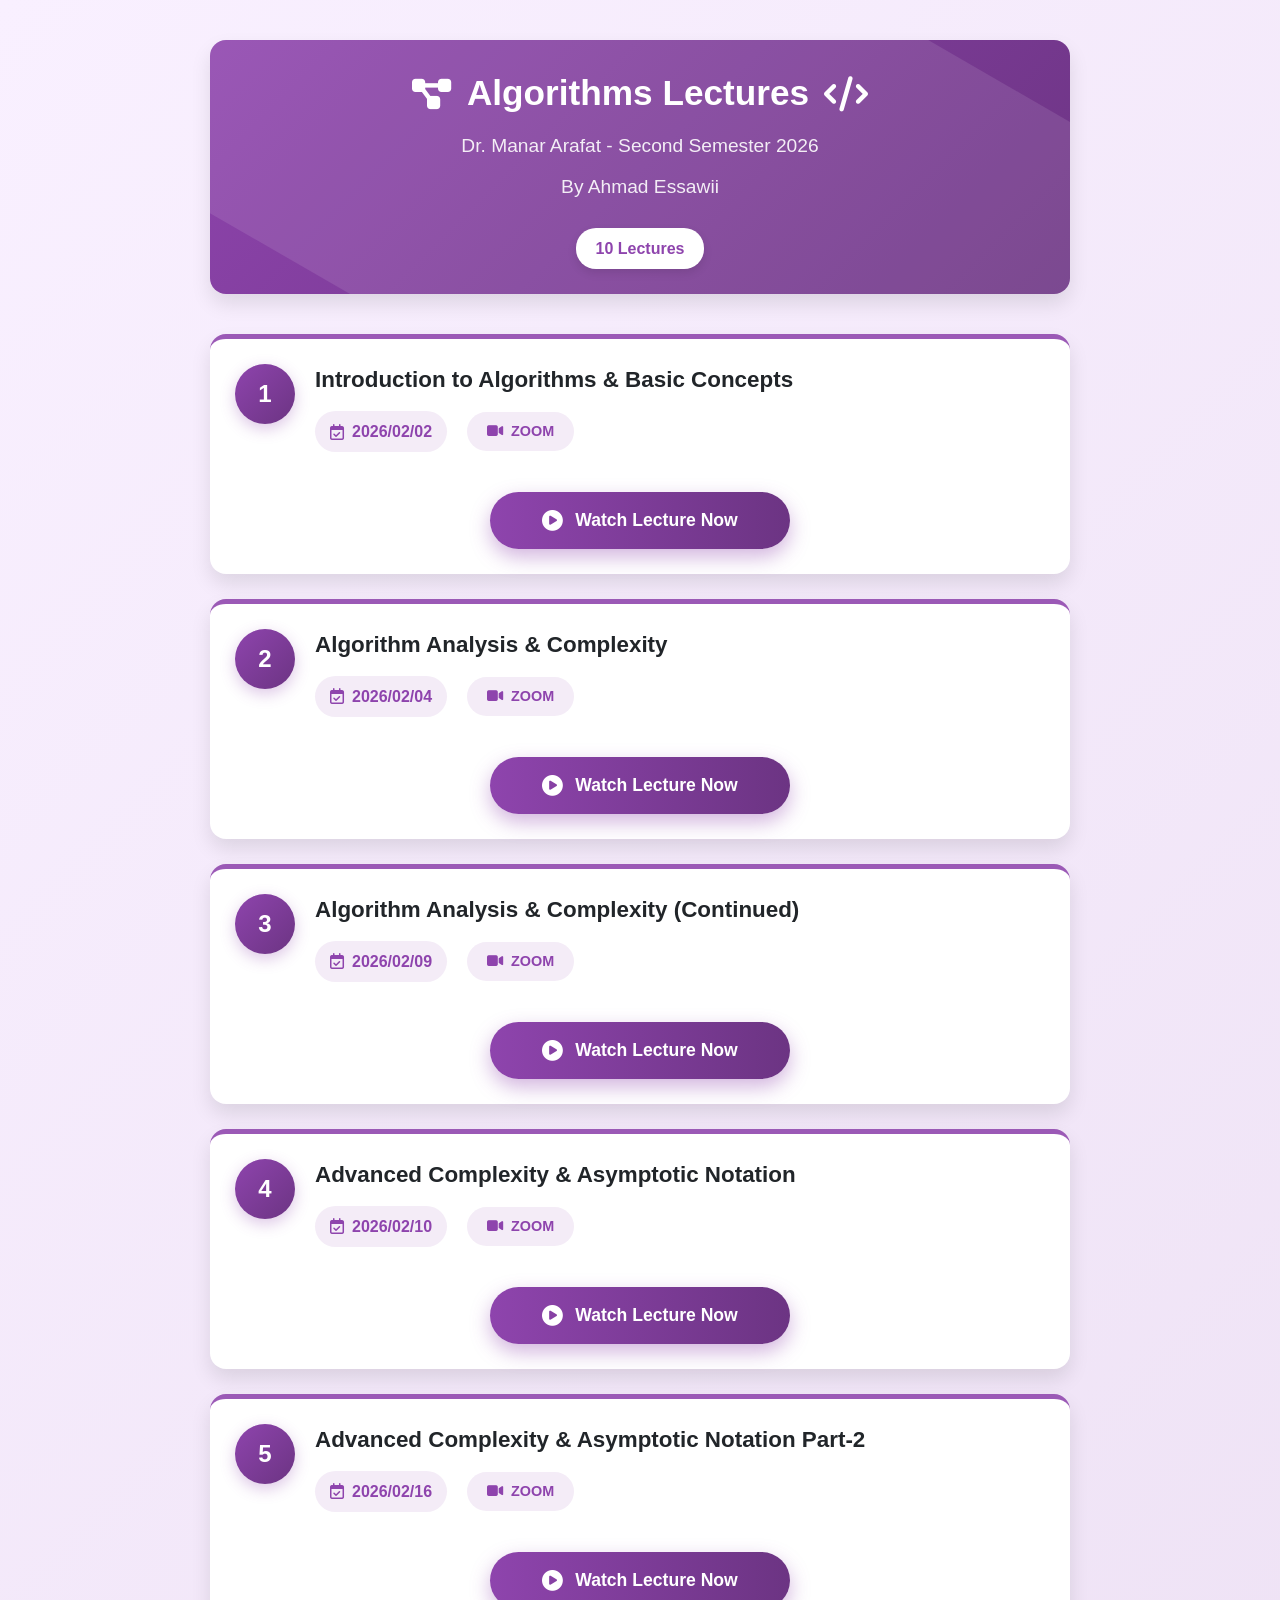
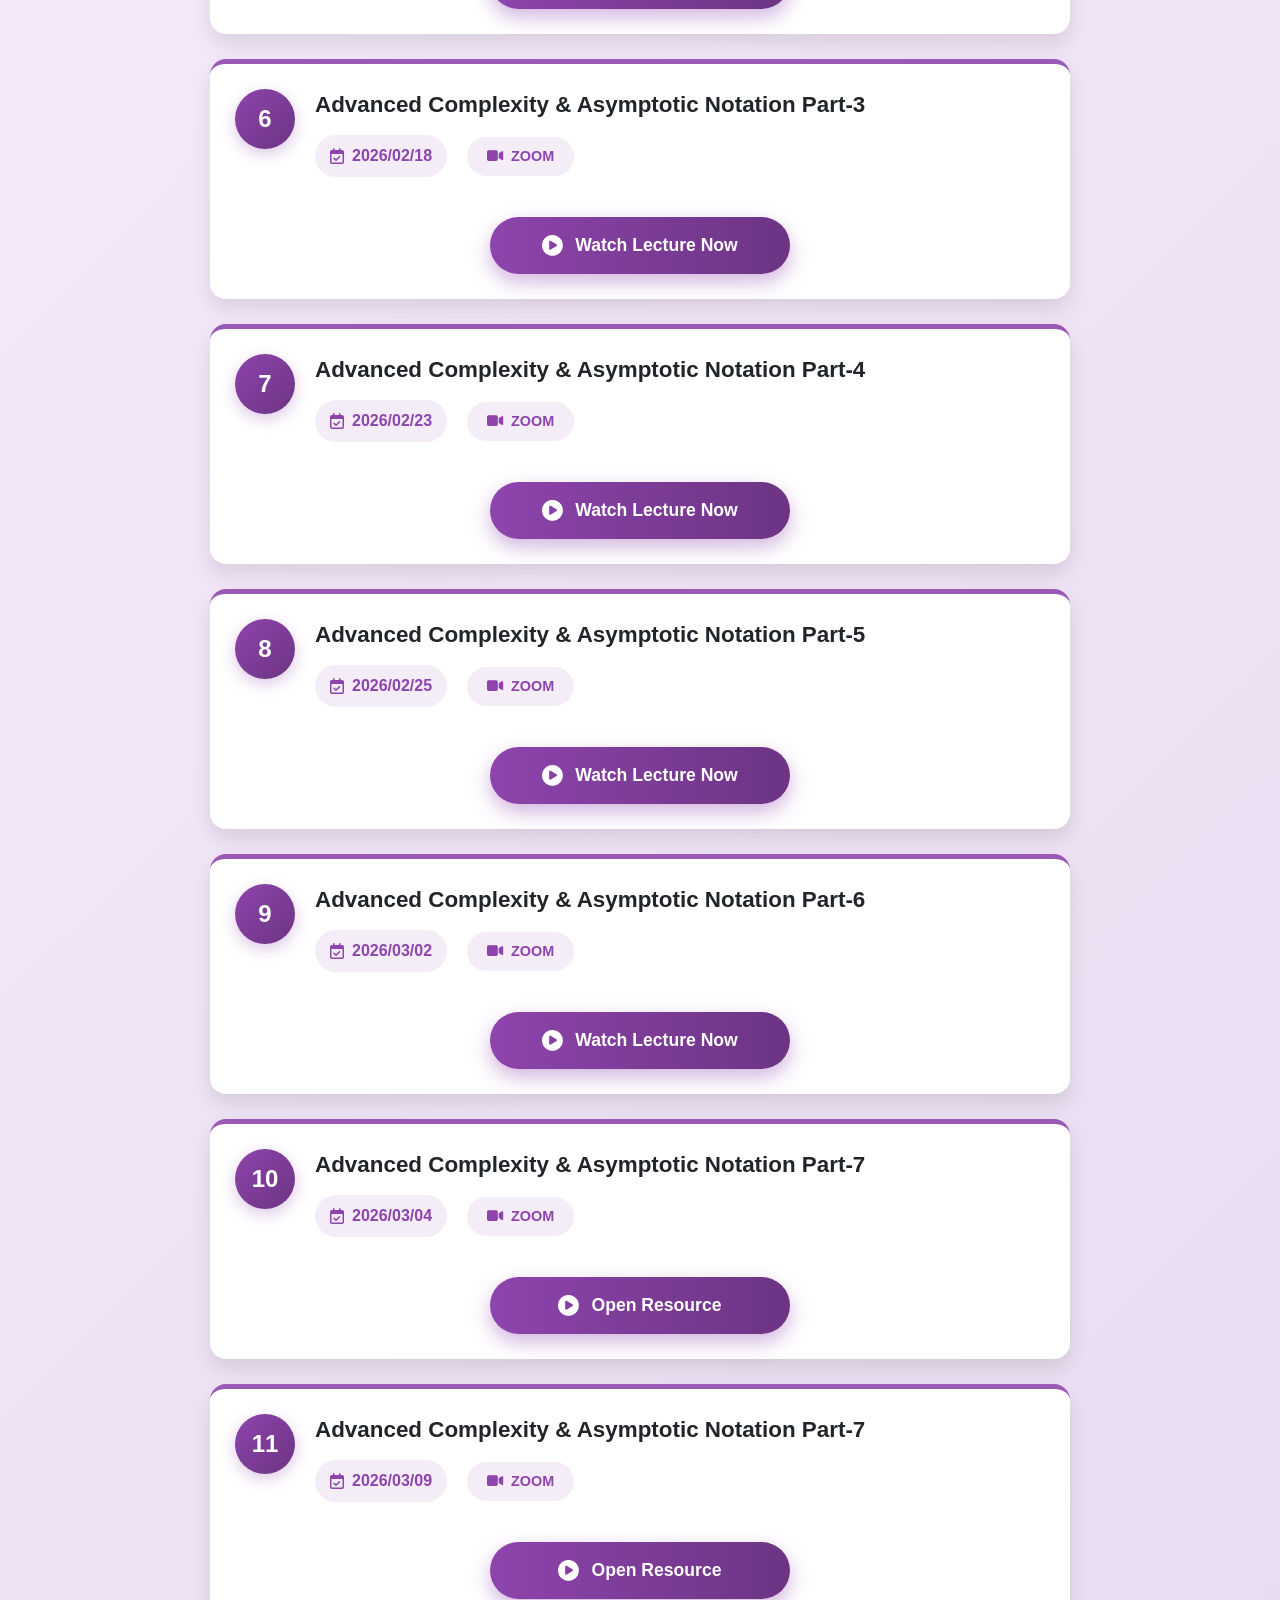
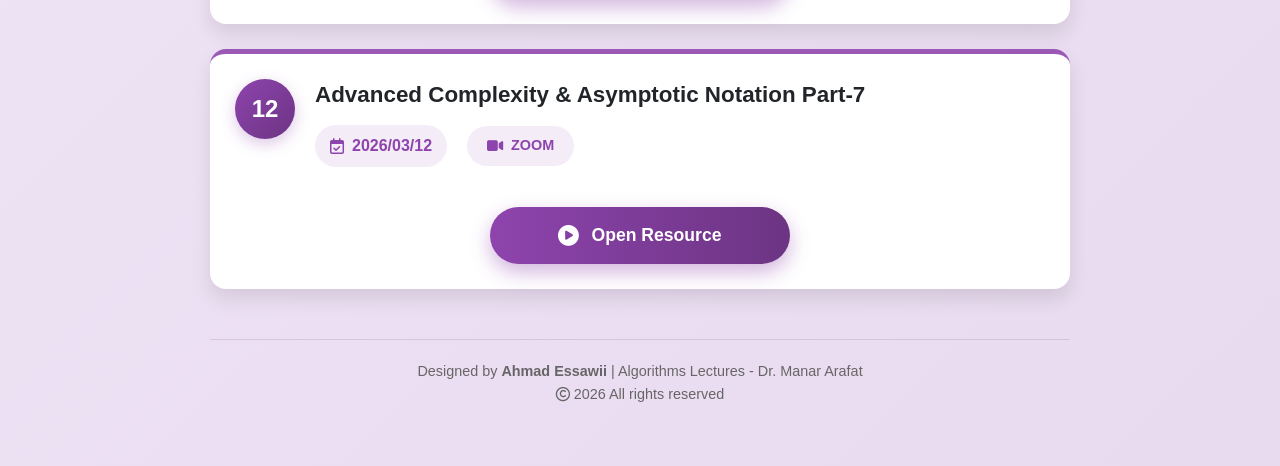
==== commit 40d474fb: "update lec 10 and 11 and 12 icon from link to zoom video" ====
--- a/index.html
+++ b/index.html
@@ -342,7 +342,7 @@
                   <i class="far fa-calendar-check"></i> 2026/03/04
                 </div>
                 <span class="lecture-type"
-                  ><i class="fas fa-external-link-alt"></i>
+                  ><i class="fas fa-video"></i>
                   <span class="zoom-logo">ZOOM</span>
                   <!-- Reusing same style class -->
                 </span>
@@ -380,7 +380,7 @@
                   <i class="far fa-calendar-check"></i> 2026/03/09
                 </div>
                 <span class="lecture-type"
-                  ><i class="fas fa-external-link-alt"></i>
+                  ><i class="fas fa-video"></i>
                   <span class="zoom-logo">ZOOM</span>
                   <!-- Reusing same style class -->
                 </span>
@@ -407,7 +407,7 @@
 
 
 
-          
+
 
 
 
@@ -425,7 +425,7 @@
                   <i class="far fa-calendar-check"></i> 2026/03/12
                 </div>
                 <span class="lecture-type"
-                  ><i class="fas fa-external-link-alt"></i>
+                  ><i class="fas fa-video"></i>
                   <span class="zoom-logo">ZOOM</span>
                   <!-- Reusing same style class -->
                 </span>
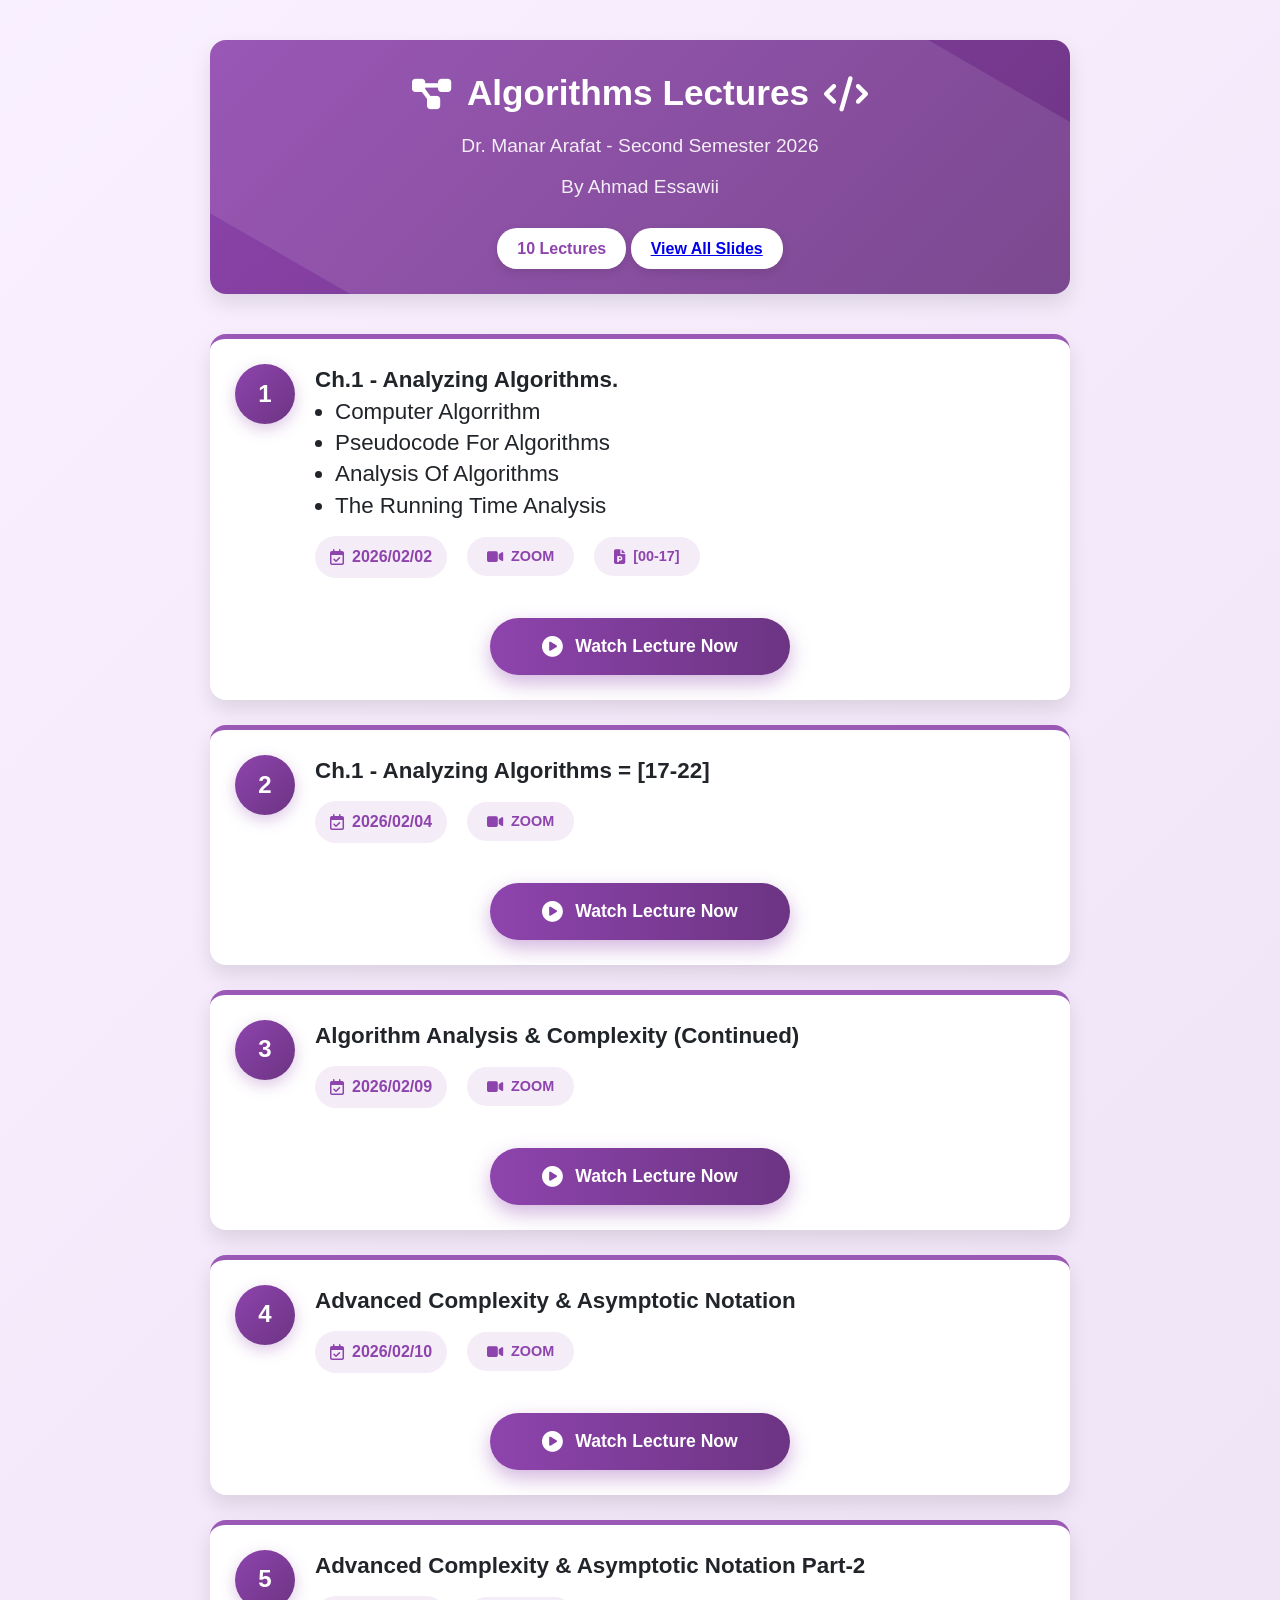
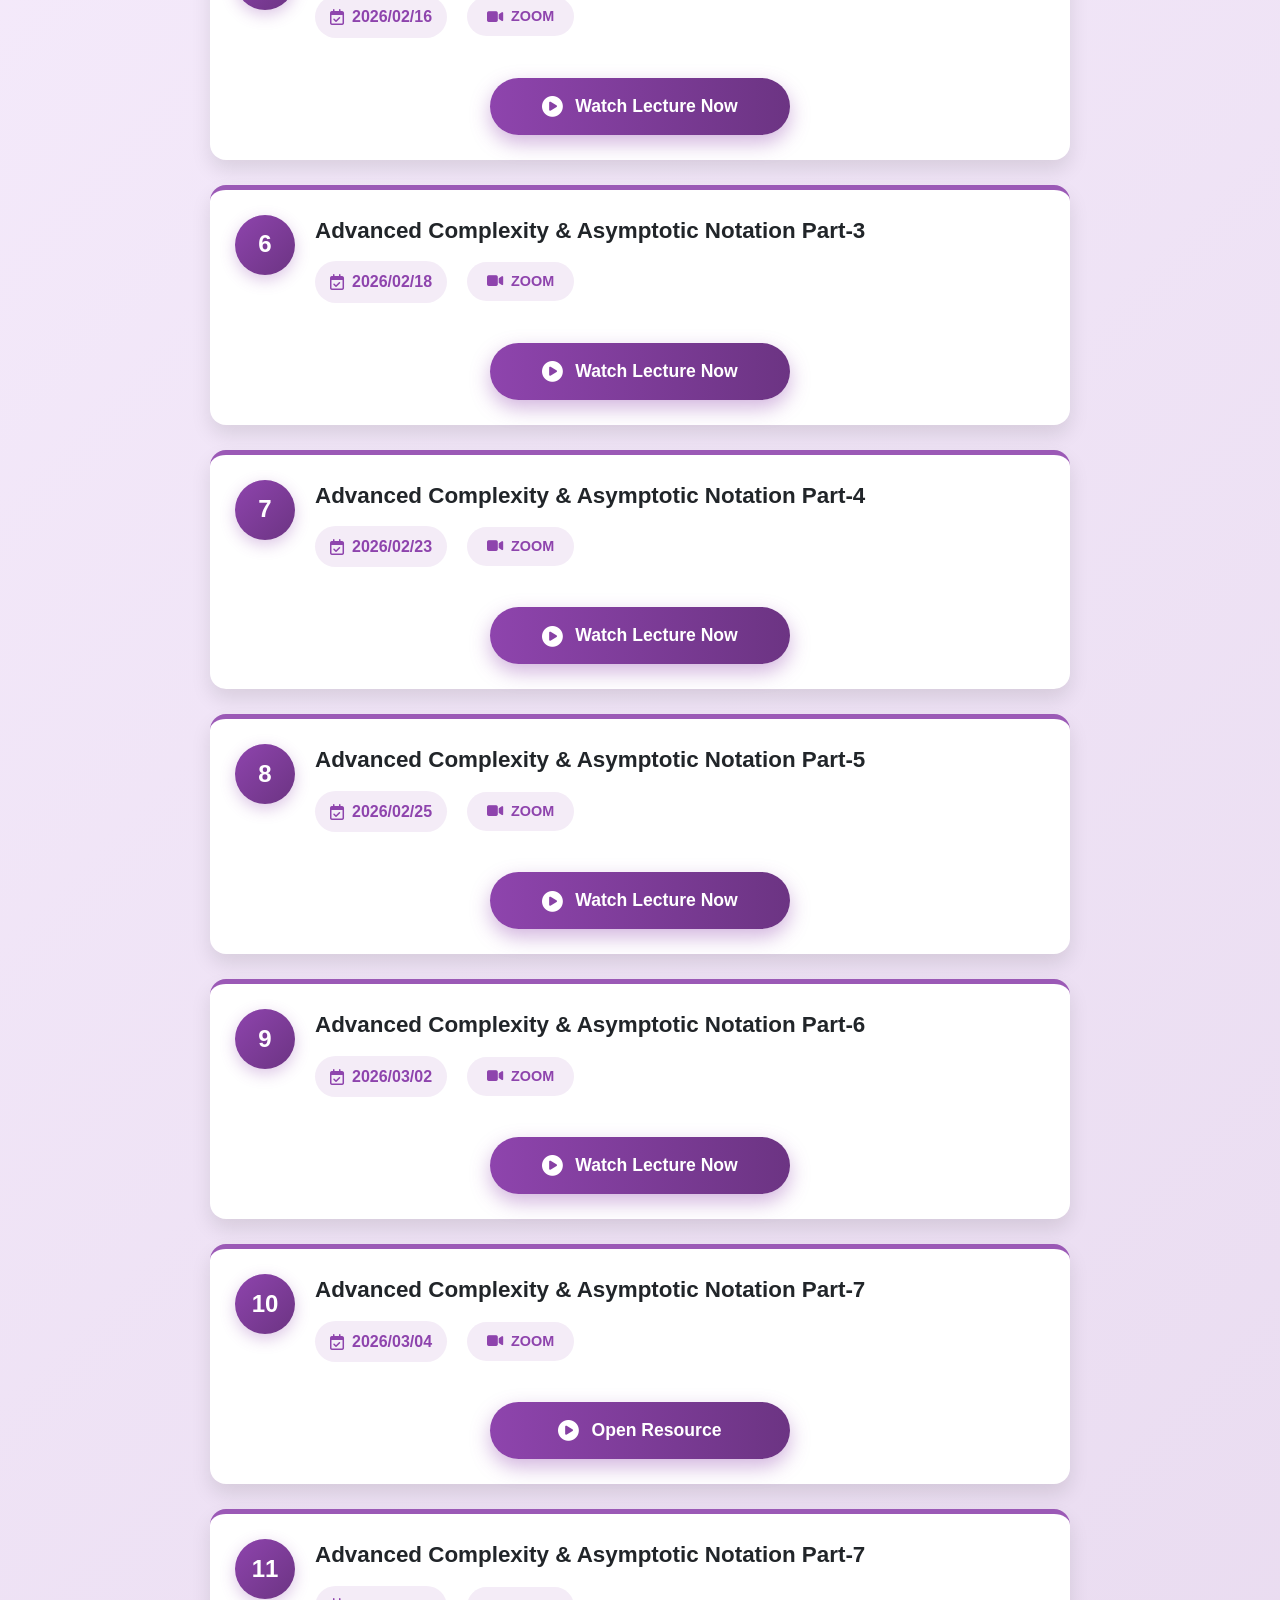
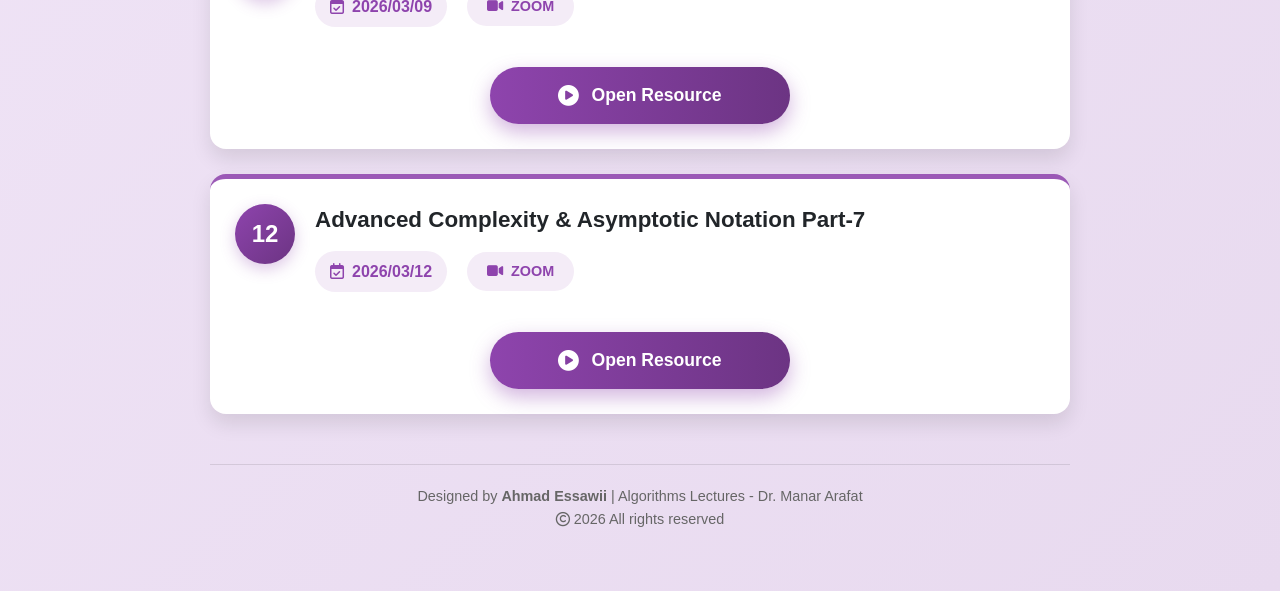
==== commit 4694c7dd: "update site: add slides add bio for lecture and add slide number" ====
--- a/index.html
+++ b/index.html
@@ -21,6 +21,7 @@
         <div class="subtitle">Dr. Manar Arafat - Second Semester 2026</div>
         <div class="subtitle">By Ahmad Essawii</div>
         <div class="lecture-count">10 Lectures</div>
+        <div class="lecture-count"><a target="_blank" href="https://drive.google.com/drive/folders/1cXUufVRtm1kbPWA_rPLxFB1r4aHT4f5U">View All Slides</a></div>
         <!-- Updated count -->
       </header>
 
@@ -31,7 +32,22 @@
             <span class="lecture-number">1</span>
             <div class="lecture-info">
               <div class="lecture-title">
-                Introduction to Algorithms & Basic Concepts
+                Ch.1 - Analyzing Algorithms.
+                <div class="lecture-bio">
+                  <ul>
+                    <li>Computer Algorrithm</li>
+                  </ul>
+                  <ul>
+                    <li>Pseudocode For Algorithms</li>
+                  </ul>
+                  <ul>
+                    <li>Analysis Of Algorithms</li>
+                  </ul>
+                  <ul>
+                    <li>The Running Time Analysis</li>
+                  </ul>
+                
+                </div>
               </div>
               <div class="lecture-meta">
                 <div class="lecture-date">
@@ -41,6 +57,10 @@
                   ><i class="fas fa-video"></i>
                   <span class="zoom-logo">ZOOM</span>
                 </span>
+                  <span class="lecture-type"
+                  ><i class="fas fa-file-powerpoint"></i>
+                  <span class="zoom-logo">[00-17]</span>
+                </span>
               </div>
             </div>
           </div>
@@ -64,7 +84,9 @@
           <div class="lecture-header">
             <span class="lecture-number">2</span>
             <div class="lecture-info">
-              <div class="lecture-title">Algorithm Analysis & Complexity</div>
+              <div class="lecture-title">
+                Ch.1 - Analyzing Algorithms = [17-22]
+              </div>
               <div class="lecture-meta">
                 <div class="lecture-date">
                   <i class="far fa-calendar-check"></i> 2026/02/04
@@ -364,10 +386,7 @@
           </div>
         </div>
 
-
-
-
-           <!-- Lecture 11  -->
+        <!-- Lecture 11  -->
         <div class="lecture-card">
           <div class="lecture-header">
             <span class="lecture-number">11</span>
@@ -402,17 +421,7 @@
           </div>
         </div>
 
-
-
-
-
-
-
-
-
-
-
-           <!-- Lecture 12  -->
+        <!-- Lecture 12  -->
         <div class="lecture-card">
           <div class="lecture-header">
             <span class="lecture-number">12</span>
--- a/style.css
+++ b/style.css
@@ -307,3 +307,6 @@
     font-size: 1rem;
   }
 }
+
+
+.lecture-bio ul {padding-left: 20px; font-weight: 400;}
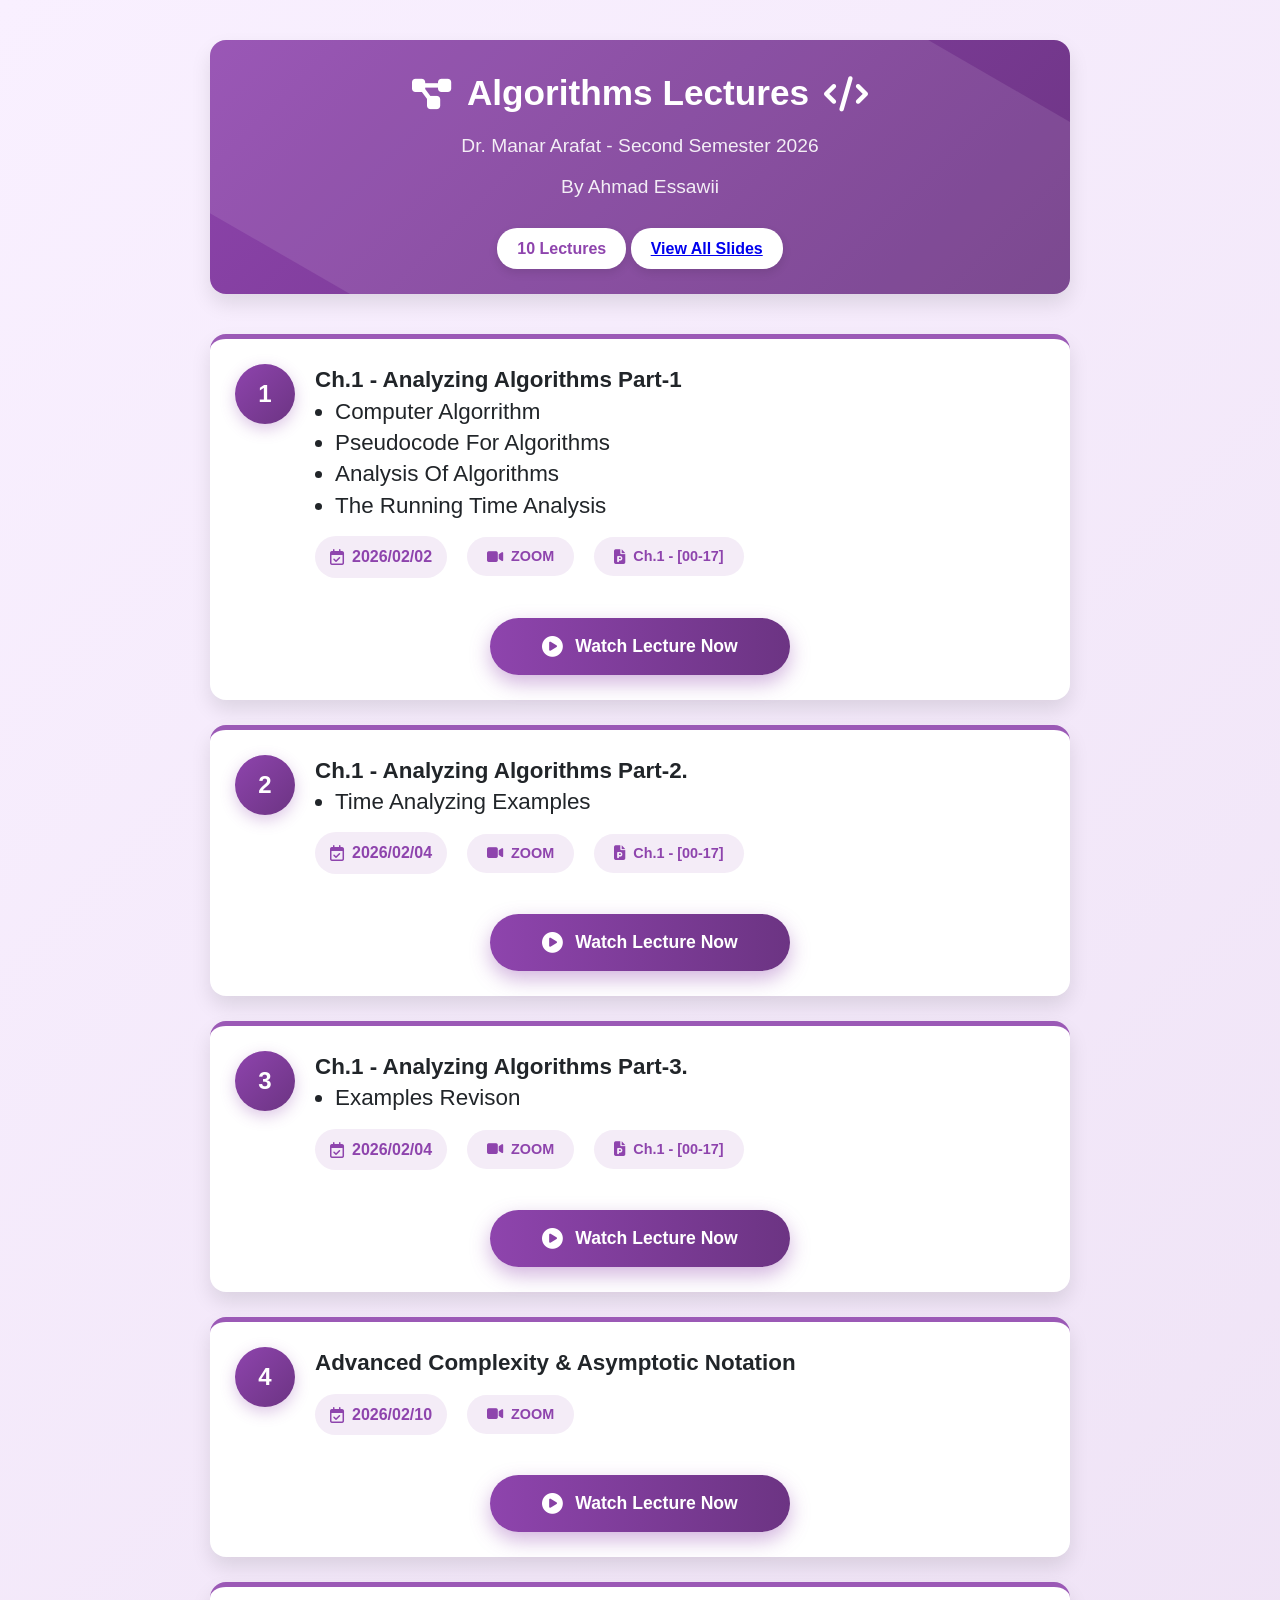
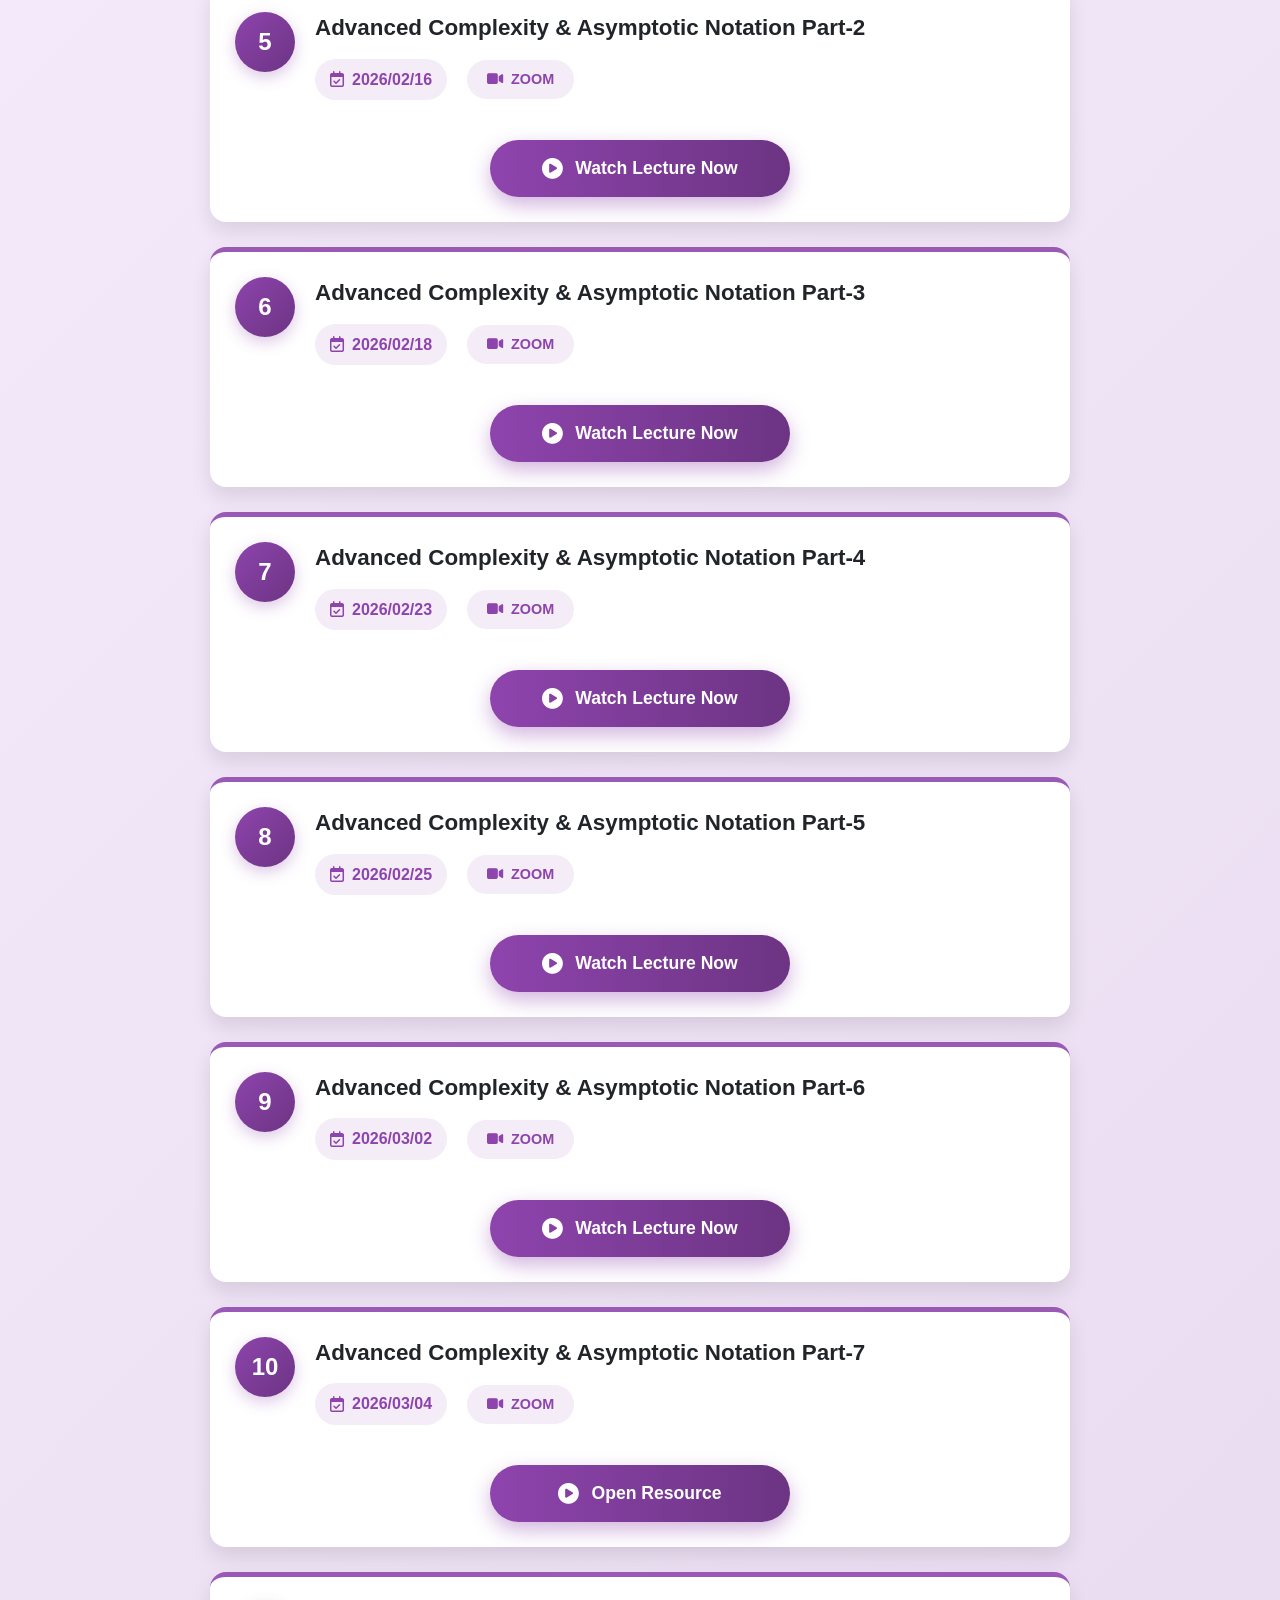
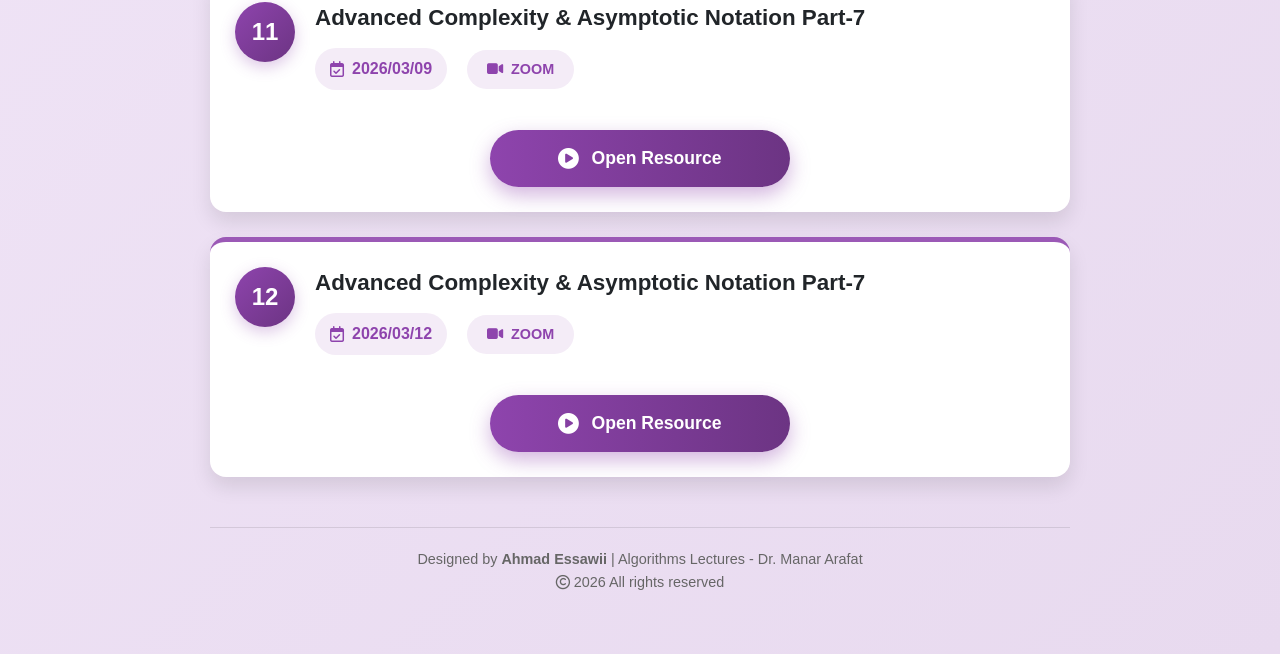
==== commit 13398132: "update lecture 1 2 3 title + bio" ====
--- a/index.html
+++ b/index.html
@@ -32,7 +32,7 @@
             <span class="lecture-number">1</span>
             <div class="lecture-info">
               <div class="lecture-title">
-                Ch.1 - Analyzing Algorithms.
+                Ch.1 - Analyzing Algorithms Part-1
                 <div class="lecture-bio">
                   <ul>
                     <li>Computer Algorrithm</li>
@@ -59,7 +59,7 @@
                 </span>
                   <span class="lecture-type"
                   ><i class="fas fa-file-powerpoint"></i>
-                  <span class="zoom-logo">[00-17]</span>
+                  <span class="zoom-logo">Ch.1 - [00-17]</span>
                 </span>
               </div>
             </div>
@@ -79,21 +79,35 @@
           </div>
         </div>
 
+
+  
         <!-- Lecture 2 -->
         <div class="lecture-card">
           <div class="lecture-header">
             <span class="lecture-number">2</span>
             <div class="lecture-info">
               <div class="lecture-title">
-                Ch.1 - Analyzing Algorithms = [17-22]
-              </div>
-              <div class="lecture-meta">
-                <div class="lecture-date">
-                  <i class="far fa-calendar-check"></i> 2026/02/04
-                </div>
-                <span class="lecture-type"
-                  ><i class="fas fa-video"></i>
-                  <span class="zoom-logo">ZOOM</span>
+                Ch.1 - Analyzing Algorithms Part-2.
+                <div class="lecture-bio">
+                  <ul>
+                    <li>Time Analyzing Examples</li>
+                  </ul>
+                  <ul>
+                
+                
+                </div>
+              </div>
+              <div class="lecture-meta">
+                <div class="lecture-date">
+                  <i class="far fa-calendar-check"></i>  2026/02/04
+                </div>
+                <span class="lecture-type"
+                  ><i class="fas fa-video"></i>
+                  <span class="zoom-logo">ZOOM</span>
+                </span>
+                  <span class="lecture-type"
+                  ><i class="fas fa-file-powerpoint"></i>
+                  <span class="zoom-logo">Ch.1 - [00-17]</span>
                 </span>
               </div>
             </div>
@@ -113,30 +127,73 @@
           </div>
         </div>
 
+      
+        <!-- <div class="lecture-card">
+          <div class="lecture-header">
+            <span class="lecture-number">3</span>
+            <div class="lecture-info">
+              <div class="lecture-title">
+                Ch.1 - Analyzing Algorithms + Revison + Extra Examples = [17-22]
+              </div>
+              <div class="lecture-meta">
+                <div class="lecture-date">
+                  <i class="far fa-calendar-check"></i> 2026/02/09
+                </div>
+                <span class="lecture-type"
+                  ><i class="fas fa-video"></i>
+                  <span class="zoom-logo">ZOOM</span>
+                </span>
+              </div>
+            </div>
+          </div>
+          <div class="action-container">
+            <button
+              class="watch-btn btn-pulse"
+              onclick="
+           
+              "
+            >
+              <i class="fas fa-play-circle"></i> Watch Lecture Now
+            </button>
+          </div>
+        </div> -->
+
         <!-- Lecture 3 -->
         <div class="lecture-card">
           <div class="lecture-header">
             <span class="lecture-number">3</span>
             <div class="lecture-info">
               <div class="lecture-title">
-                Algorithm Analysis & Complexity (Continued)
-              </div>
-              <div class="lecture-meta">
-                <div class="lecture-date">
-                  <i class="far fa-calendar-check"></i> 2026/02/09
-                </div>
-                <span class="lecture-type"
-                  ><i class="fas fa-video"></i>
-                  <span class="zoom-logo">ZOOM</span>
-                </span>
-              </div>
-            </div>
-          </div>
-          <div class="action-container">
-            <button
-              class="watch-btn btn-pulse"
-              onclick="
-                window.open(
+                Ch.1 - Analyzing Algorithms Part-3.
+                <div class="lecture-bio">
+                  <ul>
+                    <li>Examples Revison</li>
+                  </ul>
+                  <ul>
+                
+                
+                </div>
+              </div>
+              <div class="lecture-meta">
+                <div class="lecture-date">
+                  <i class="far fa-calendar-check"></i>  2026/02/04
+                </div>
+                <span class="lecture-type"
+                  ><i class="fas fa-video"></i>
+                  <span class="zoom-logo">ZOOM</span>
+                </span>
+                  <span class="lecture-type"
+                  ><i class="fas fa-file-powerpoint"></i>
+                  <span class="zoom-logo">Ch.1 - [00-17]</span>
+                </span>
+              </div>
+            </div>
+          </div>
+          <div class="action-container">
+            <button
+              class="watch-btn btn-pulse"
+              onclick="
+                   window.open(
                   'https://najah.zoom.us/rec/play/h1Tj9ansHJTY1it5K4EYjRk59vA_Or_sRdAVUjoAXTThD-zegF9dHa7GeM0Lh_2s0rl_2I_auw3iGyhC.WBL8j8dYkzm0AnOY?eagerLoadZvaPages=sidemenu.billing.plan_management&accessLevel=meeting&canPlayFromShare=true&from=share_recording_detail&continueMode=true&componentName=rec-play&originRequestUrl=https%3A%2F%2Fnajah.zoom.us%2Frec%2Fshare%2Fn1tFPMo8kTi1gMk-zIAbXAOS2VXTunnFesSo4L5pYJj-EvlIRrbQk1dB7b66Z25g.TutaEDMjBzWfQlfx',
                   '_blank',
                 )
@@ -146,6 +203,7 @@
             </button>
           </div>
         </div>
+
 
         <!-- Lecture 4 -->
         <div class="lecture-card">
